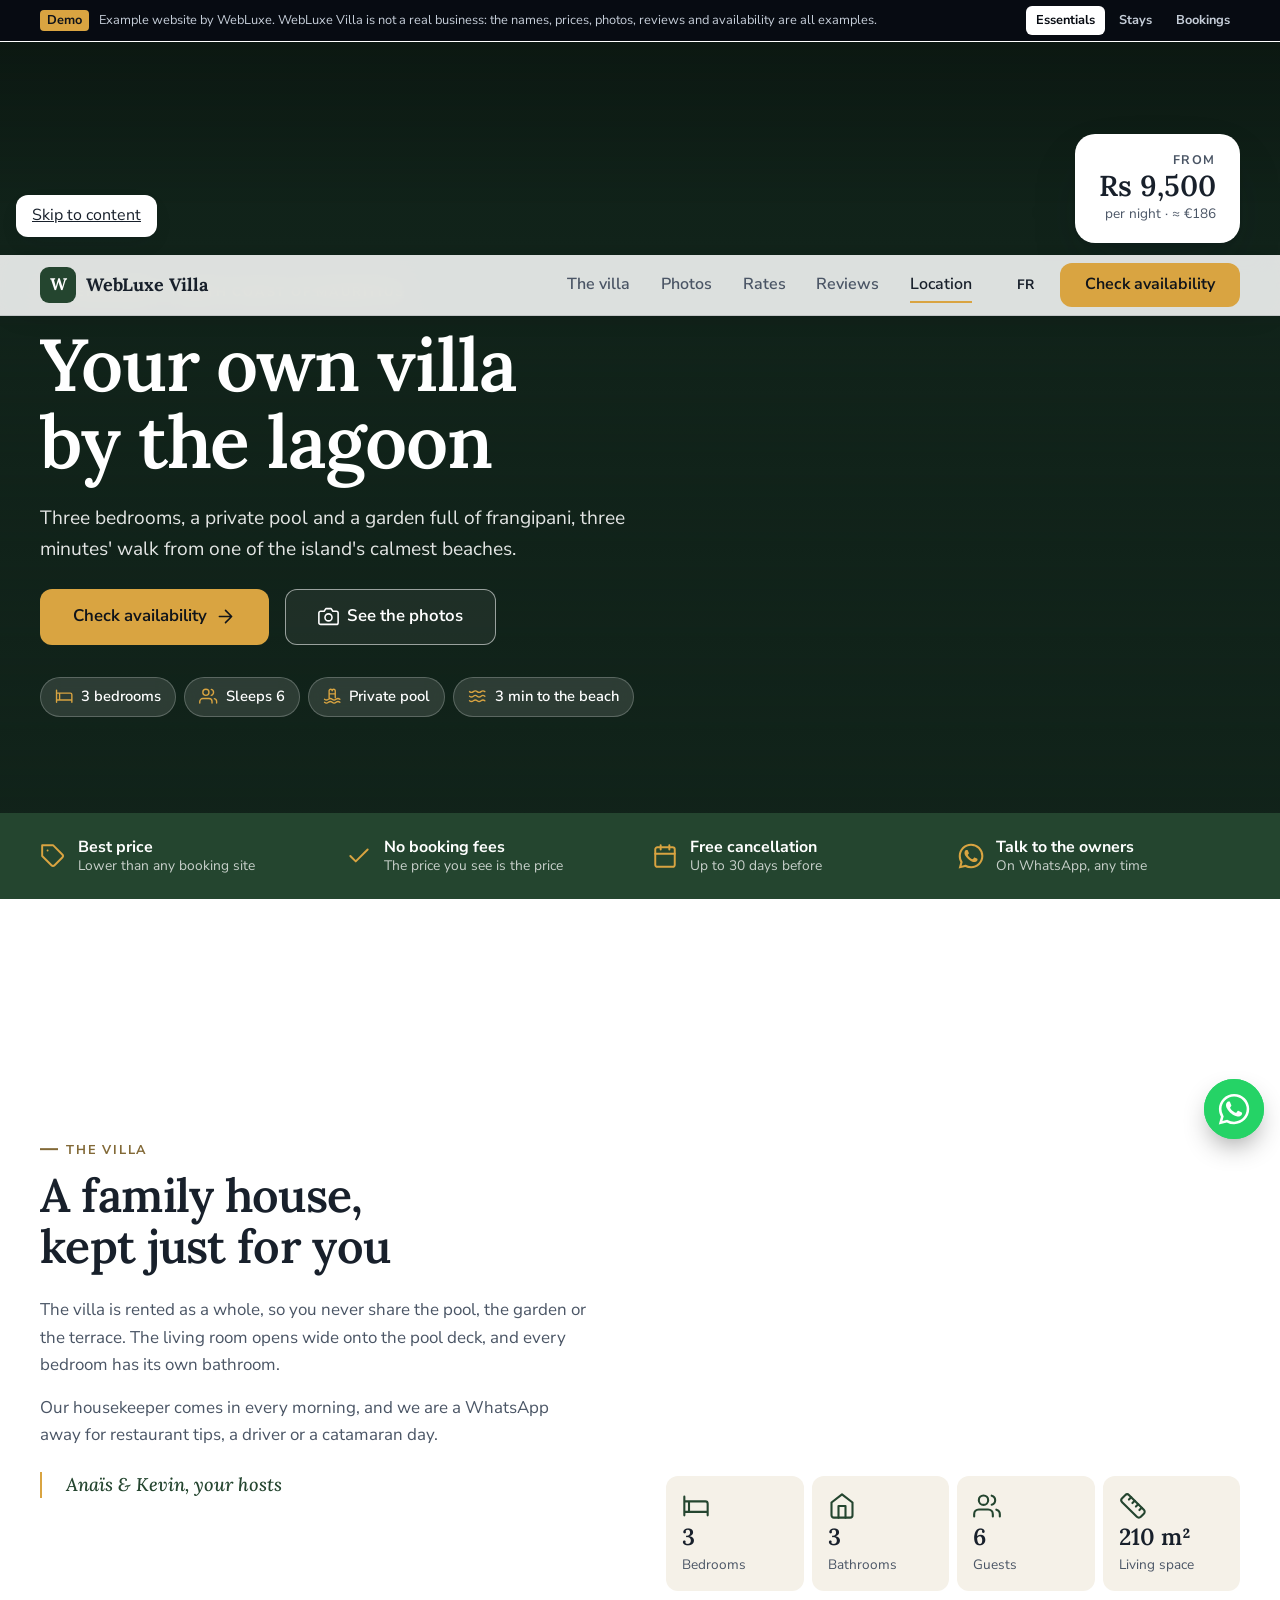
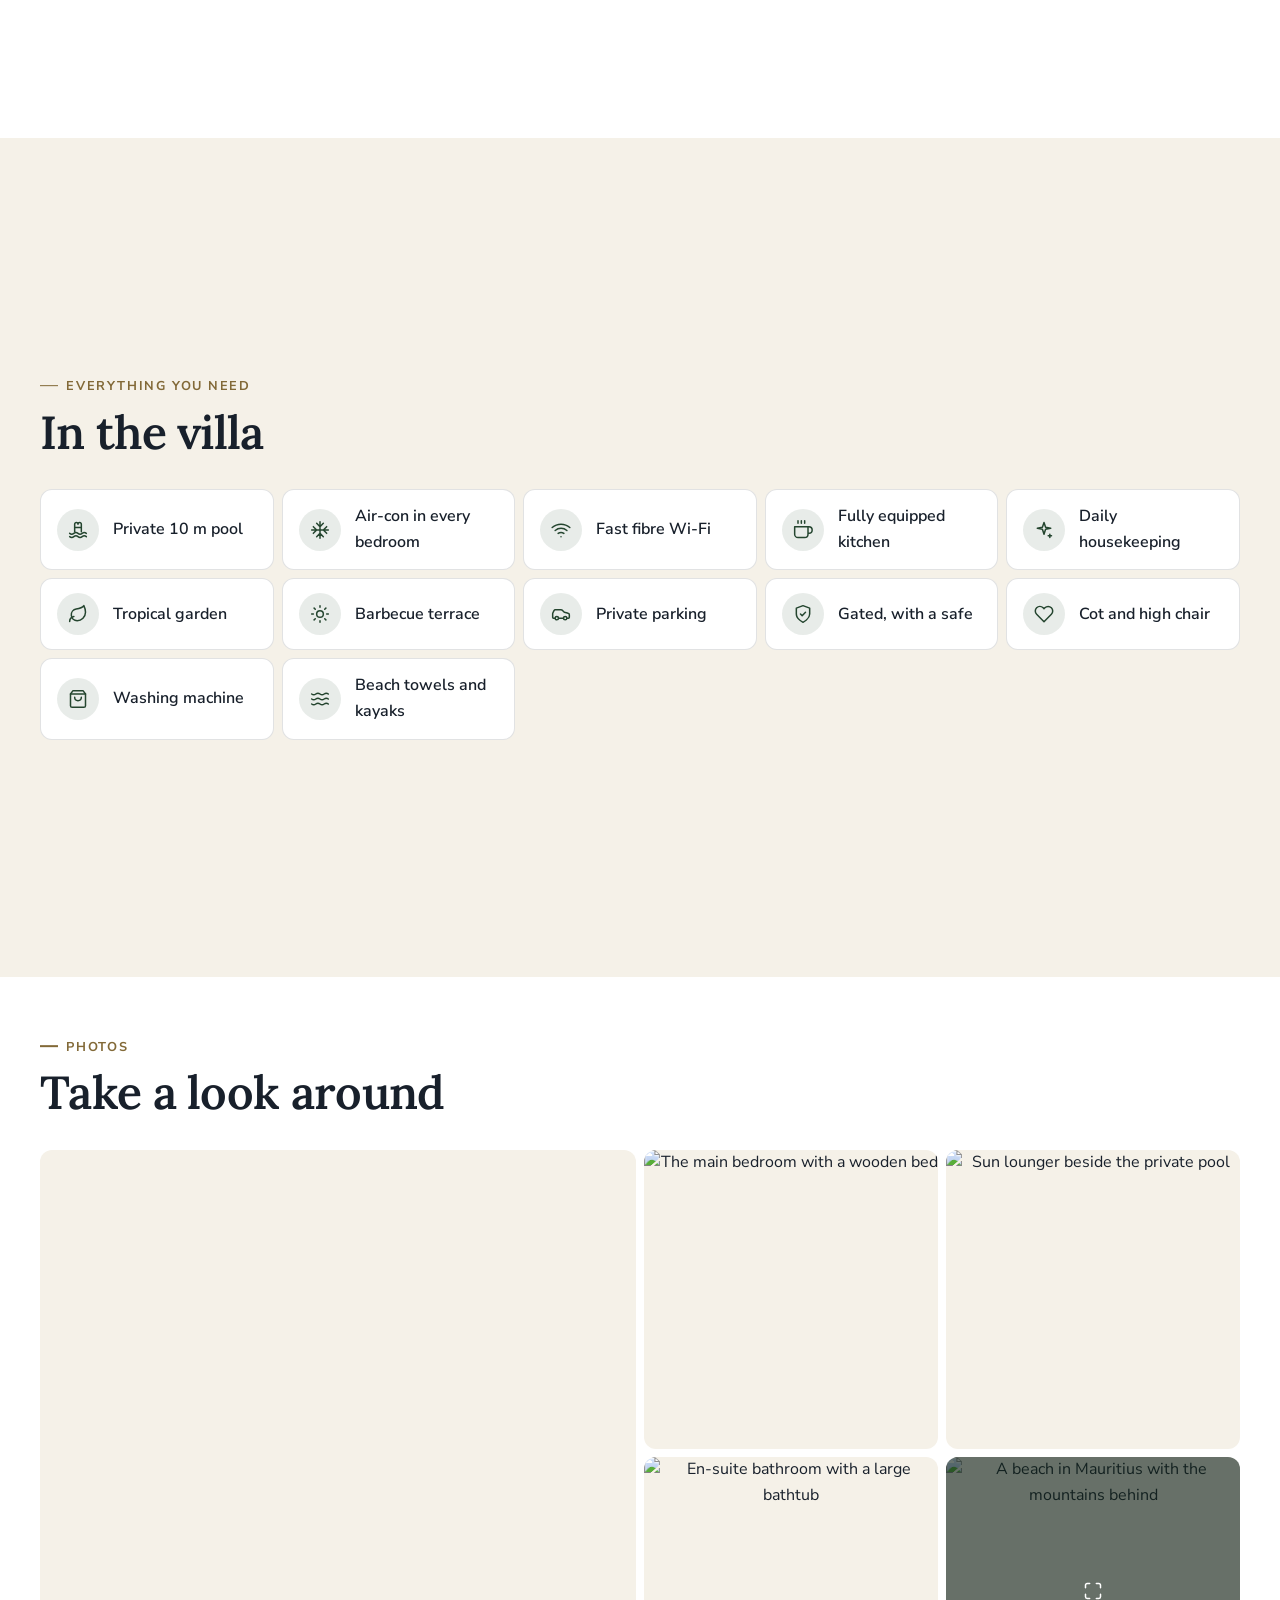
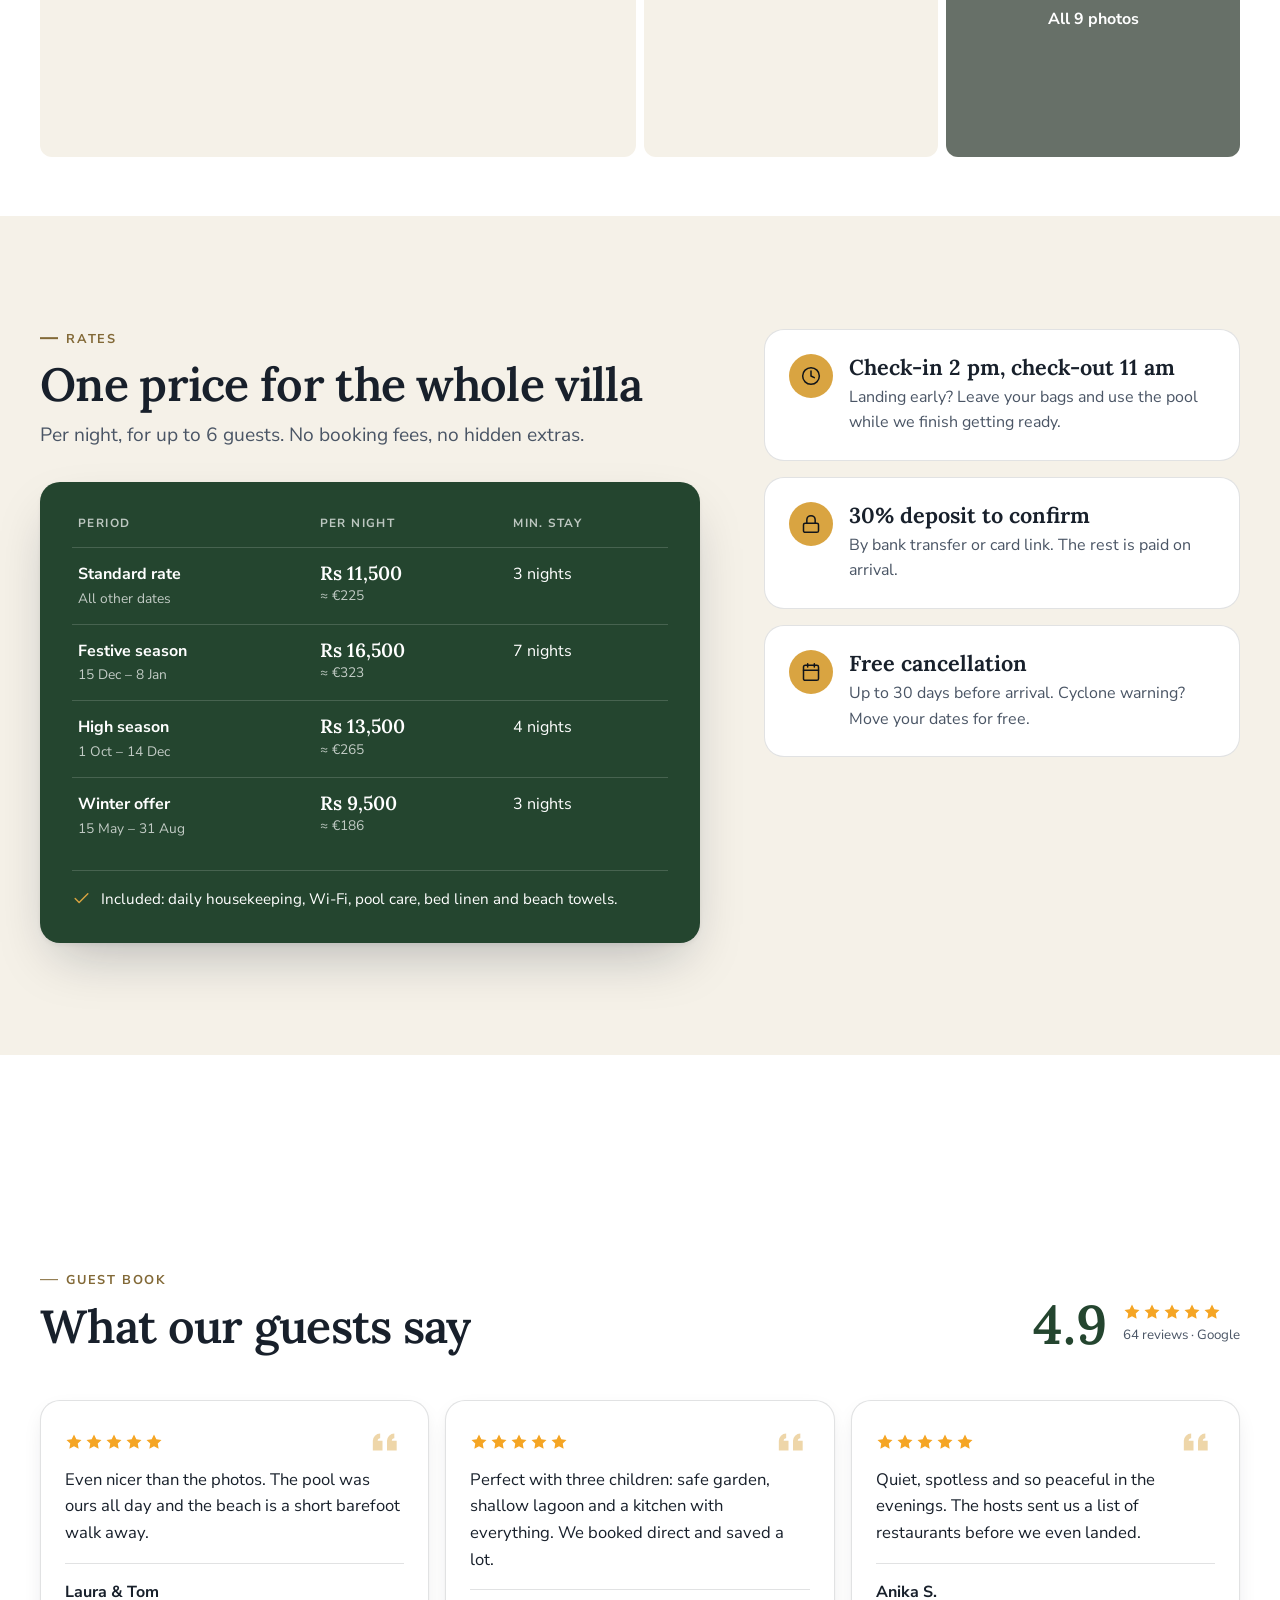
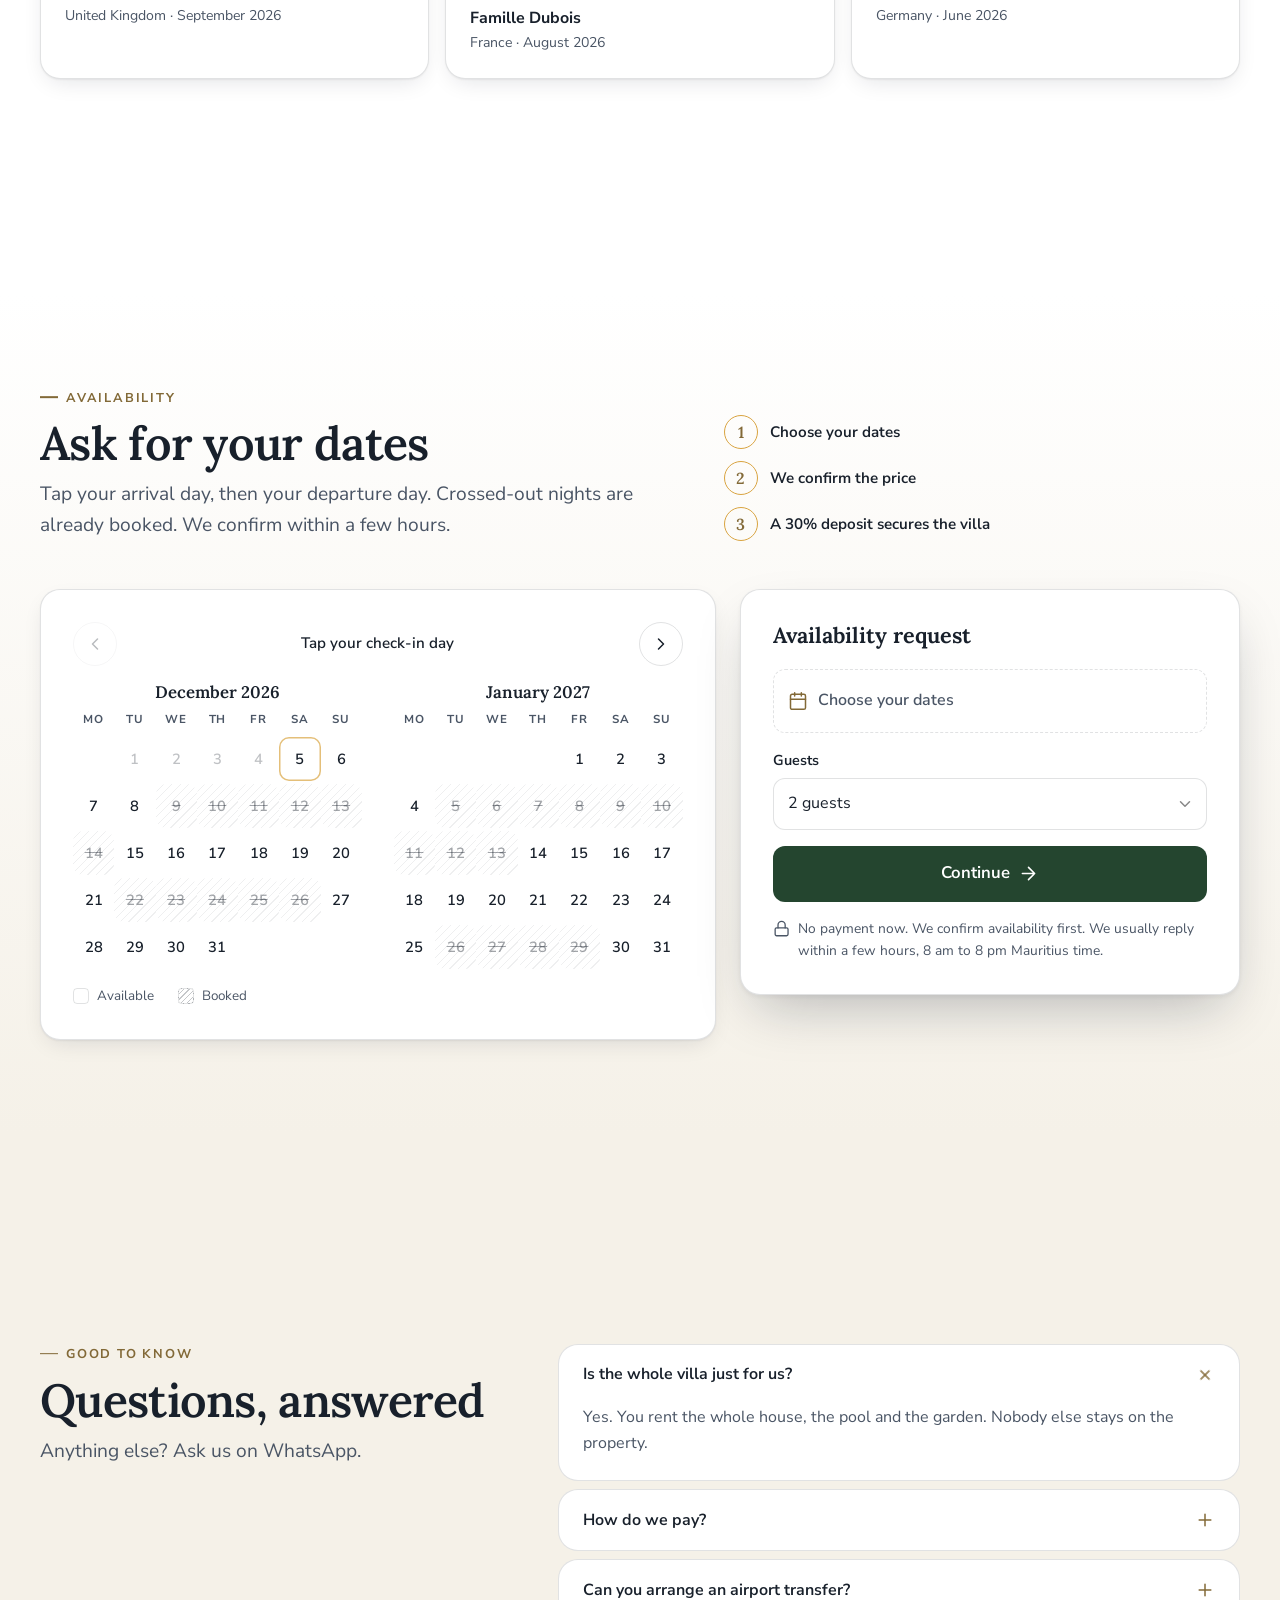
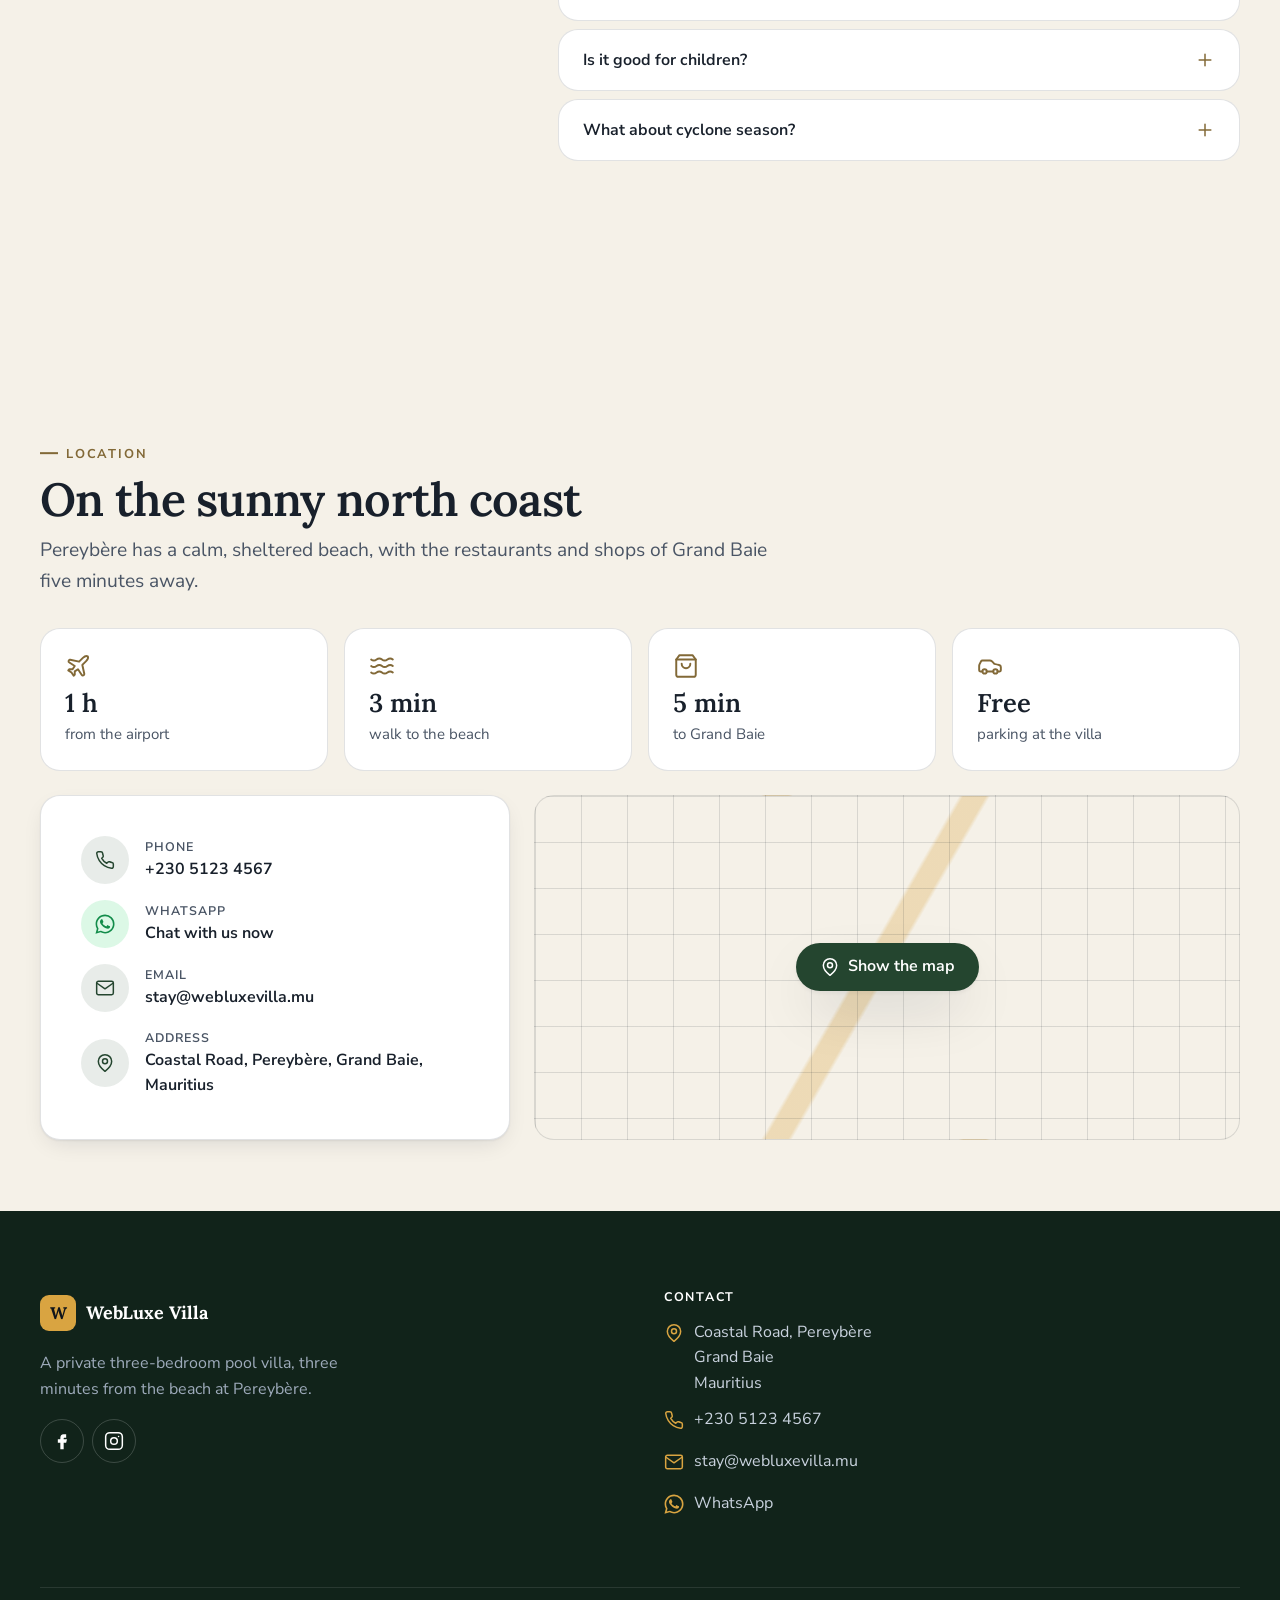
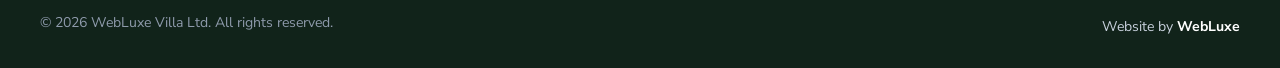
==== index.html @ 2dead8d8 "WebLuxe Villa - Low tier website (universal template, all content is example) Co-Authored-By: Claude" ====
<!doctype html>
<html lang="en">
<head>
<meta charset="utf-8">
<meta name="viewport" content="width=device-width, initial-scale=1, viewport-fit=cover">
<!--
  The title, description and preview picture are filled in from config.js when the page opens.
  The copies below are what WhatsApp, Facebook and LinkedIn show when someone shares the link
  (they do not run config.js), so update these four lines for each client too.
-->
<title>WebLuxe Villa | Private pool villa in Pereybère, Mauritius</title>
<meta name="description" content="Three bedrooms, a private pool and a tropical garden, three minutes from Pereybère beach. Check the calendar and book direct with the owners.">
<meta property="og:type" content="website">
<meta property="og:title" content="WebLuxe Villa | Private pool villa in Pereybère, Mauritius">
<meta property="og:description" content="Three bedrooms, a private pool and a tropical garden, three minutes from Pereybère beach. Check the calendar and book direct with the owners.">
<meta property="og:image" content="https://images.unsplash.com/photo-1596178067639-5c6e68aea6dc?auto=format&amp;fit=crop&amp;q=70&amp;w=1200">
<meta name="twitter:card" content="summary_large_image">
<!-- Google Search Console: paste the verification tag Google gives you on the next line (home page only), e.g.
     meta name="google-site-verification" content="abc123..." -->
<link rel="icon" href="assets/favicon.svg" type="image/svg+xml">
<link rel="preconnect" href="https://fonts.googleapis.com">
<link rel="preconnect" href="https://fonts.gstatic.com" crossorigin>
<link rel="preconnect" href="https://images.unsplash.com">
<script>try{if(localStorage.getItem('wl-theme')==='dark')document.documentElement.dataset.theme='dark'}catch(e){}</script>
<!-- Fonts: keep in step with "fonts" in config.js (the site corrects it if they differ). -->
<link id="wl-fonts" rel="stylesheet" href="https://fonts.googleapis.com/css2?family=Lora:wght@500;600;700&amp;family=Nunito+Sans:wght@400;600;700&amp;display=swap">
<!-- The hero photo, fetched early. Update with sections.hero.image in config.js -->
<link rel="preload" as="image" href="https://images.unsplash.com/photo-1596178067639-5c6e68aea6dc?auto=format&amp;fit=crop&amp;q=70&amp;w=1800" imagesrcset="https://images.unsplash.com/photo-1596178067639-5c6e68aea6dc?auto=format&amp;fit=crop&amp;q=70&amp;w=360 360w, https://images.unsplash.com/photo-1596178067639-5c6e68aea6dc?auto=format&amp;fit=crop&amp;q=70&amp;w=560 560w, https://images.unsplash.com/photo-1596178067639-5c6e68aea6dc?auto=format&amp;fit=crop&amp;q=70&amp;w=800 800w, https://images.unsplash.com/photo-1596178067639-5c6e68aea6dc?auto=format&amp;fit=crop&amp;q=70&amp;w=1100 1100w, https://images.unsplash.com/photo-1596178067639-5c6e68aea6dc?auto=format&amp;fit=crop&amp;q=70&amp;w=1500 1500w, https://images.unsplash.com/photo-1596178067639-5c6e68aea6dc?auto=format&amp;fit=crop&amp;q=70&amp;w=2000 2000w" imagesizes="100vw" fetchpriority="high">
<link rel="stylesheet" href="css/style.css">
<script src="config.js" defer></script>
<script src="data/site.js" defer></script>
<script src="js/main.js" defer></script>
</head>
<body data-page="home">
<div id="app">
  <noscript><p style="padding:24px;font-family:sans-serif">Please turn on JavaScript to see this website.</p></noscript>
</div>
</body>
</html>
---- css/style.css ----
/* ==========================================================================
   WebLuxe template: shared styles (header, footer, buttons, forms, motion).
   Colours and fonts come from config.js as CSS variables, so you rarely
   need to edit this file.
   ========================================================================== */
:root {
  /* brand (overwritten from config.js) */
  --primary: #0e2240; --accent: #e8833a; --dark: #0a1426; --light: #f5f7fa;
  --on-primary: #fff; --on-accent: #10141a;
  --font-head: system-ui, sans-serif; --font-body: system-ui, -apple-system, "Segoe UI", Roboto, sans-serif;
  /* surfaces, light theme */
  --bg: #ffffff; --bg-2: var(--light); --card: #ffffff; --text: #18202b; --text-2: #4a5565; --line: color-mix(in srgb, var(--text) 13%, transparent);
  --wa: #25d366; --wa-ink: #05301a; --ok: #12804a; --err: #b42318;
  /* 8px spacing scale */
  --s1: 8px; --s2: 16px; --s3: 24px; --s4: 32px; --s5: 40px; --s6: 48px; --s8: 64px; --s10: 80px; --s12: 96px; --s16: 128px;
  --sec: clamp(var(--s8), 10vw, var(--s16));
  --gut: clamp(var(--s2), 5vw, var(--s5)); --wrap: 1200px;
  --r: 10px; --r-lg: 18px; --r-pill: 999px;
  --shadow: 0 1px 2px rgb(10 20 40 / .06), 0 8px 24px -8px rgb(10 20 40 / .14);
  --shadow-lg: 0 2px 4px rgb(10 20 40 / .05), 0 24px 56px -16px rgb(10 20 40 / .28);
  --ease: cubic-bezier(.2, .7, .2, 1); --ease-out: cubic-bezier(.16, 1, .3, 1);
  --hd-h: 72px;
  color-scheme: light;
}
:root[data-theme="dark"] {
  --bg: color-mix(in srgb, var(--dark) 92%, #000); --bg-2: var(--dark); --card: color-mix(in srgb, var(--dark) 80%, #fff 6%);
  --text: #eef2f7; --text-2: #b4bfcc; --line: rgb(255 255 255 / .12);
  color-scheme: dark;
}

*, *::before, *::after { box-sizing: border-box; }
html { -webkit-text-size-adjust: 100%; text-size-adjust: 100%; scroll-behavior: smooth; scroll-padding-top: calc(var(--hd-h) + var(--s2)); }
body { margin: 0; font: 400 1rem/1.6 var(--font-body); color: var(--text); background: var(--bg); -webkit-font-smoothing: antialiased; overflow-x: clip; transition: background-color .3s, color .3s; }
html.menu-open { overflow: hidden; }
img, svg, video, iframe { display: block; max-width: 100%; }
img { height: auto; }
h1, h2, h3, h4, p, ul, ol, dl, dd, figure, blockquote, table { margin: 0; }
ul, ol { padding: 0; list-style: none; }
a { color: inherit; }
button, input, select, textarea { font: inherit; color: inherit; }
button { cursor: pointer; background: none; border: 0; padding: 0; }
address { font-style: normal; }
[hidden] { display: none !important; }
:focus-visible { outline: 3px solid var(--accent); outline-offset: 3px; border-radius: 4px; }
.sr { position: absolute; width: 1px; height: 1px; overflow: hidden; clip-path: inset(50%); white-space: nowrap; }
.skip { position: fixed; left: var(--s2); top: -60px; z-index: 300; background: var(--bg); color: var(--text); padding: var(--s1) var(--s2); border-radius: var(--r); box-shadow: var(--shadow); transition: top .2s; }
.skip:focus { top: var(--s2); }
.i { width: 1.25em; height: 1.25em; flex: none; fill: none; stroke: currentColor; stroke-width: 1.8; stroke-linecap: round; stroke-linejoin: round; }
#app { min-height: 100vh; }

/* layout and type */
.wrap { width: min(100% - 2 * var(--gut), var(--wrap)); margin-inline: auto; }
.sec { padding-block: var(--sec); }
.sec-alt { background: var(--bg-2); }
.h1, .h2, .h3 { font-family: var(--font-head); color: inherit; text-wrap: balance; }
.h1 { font-size: clamp(2.3rem, 7vw, 4.6rem); line-height: 1.04; font-weight: 700; letter-spacing: -.025em; }
.h2 { font-size: clamp(1.8rem, 4.2vw, 2.9rem); line-height: 1.1; font-weight: 700; letter-spacing: -.02em; }
.h3 { font-size: clamp(1.15rem, 2vw, 1.35rem); line-height: 1.25; font-weight: 650; }
.lead { font-size: clamp(1.05rem, 1.6vw, 1.2rem); color: var(--text-2); max-width: 62ch; text-wrap: pretty; }
.eyebrow { display: inline-flex; align-items: center; gap: var(--s1); font-size: .8rem; font-weight: 700; letter-spacing: .14em; text-transform: uppercase; color: var(--accent-text, var(--accent)); }
.eyebrow::before { content: ""; width: 24px; height: 2px; background: currentColor; }
.sec-head { display: grid; gap: var(--s2); margin-bottom: clamp(var(--s4), 5vw, var(--s8)); max-width: 760px; }
.sec-head.center { text-align: center; justify-items: center; margin-inline: auto; }
.sec-head.center .eyebrow::after { content: ""; width: 24px; height: 2px; background: currentColor; }

/* buttons: 48px tall so they are easy to tap */
.btn { display: inline-flex; align-items: center; justify-content: center; gap: var(--s1); min-height: 48px; padding: 0 var(--s3); border-radius: var(--r); border: 1.5px solid transparent; font-weight: 650; text-decoration: none; white-space: nowrap; transition: transform .2s var(--ease), background-color .2s, color .2s, border-color .2s, box-shadow .2s; }
.btn:active { transform: translateY(1px) scale(.99); }
.btn .i { transition: transform .25s var(--ease); }
.btn:hover .i-go { transform: translateX(4px); }
.btn-lg { min-height: 56px; padding-inline: var(--s4); font-size: 1.05rem; }
.btn-primary { background: var(--primary); color: var(--on-primary); }
.btn-primary:hover { box-shadow: 0 10px 24px -10px var(--primary); transform: translateY(-2px); }
.btn-accent { background: var(--accent); color: var(--on-accent); }
.btn-accent:hover { box-shadow: 0 10px 24px -10px var(--accent); transform: translateY(-2px); }
.btn-line { border-color: currentColor; }
.btn-line:hover { background: var(--text); color: var(--bg); border-color: var(--text); }
.btn-ghost { border-color: rgb(255 255 255 / .55); color: #fff; backdrop-filter: blur(6px); background: rgb(255 255 255 / .06); }
.btn-ghost:hover { background: #fff; color: var(--dark); border-color: #fff; }
.btn-wa { background: var(--wa); color: var(--wa-ink); }
.btn-wa:hover { background: #1fc25c; transform: translateY(-2px); }
.btn[disabled] { opacity: .6; pointer-events: none; }
.btns { display: flex; flex-wrap: wrap; gap: var(--s2); }
.link { display: inline-flex; align-items: center; gap: 6px; font-weight: 650; text-decoration: underline; text-decoration-color: var(--accent); text-decoration-thickness: 2px; text-underline-offset: 5px; }
.link .i { transition: transform .25s var(--ease); }
.link:hover .i { transform: translateX(4px); }

/* demo strip */
.demo-strip { background: #070b12; color: #c5cdd8; font-size: .8rem; line-height: 1.3; display: flex; flex-wrap: wrap; align-items: center; justify-content: space-between; gap: 6px var(--s2); padding: 6px var(--gut); }
.demo-strip p { display: flex; align-items: center; gap: 10px; }
.demo-strip p b { background: var(--accent); color: var(--on-accent); padding: 2px 7px; border-radius: 4px; font-weight: 700; }
.demo-strip nav { display: flex; gap: 4px; }
.demo-strip nav a { display: flex; gap: 6px; padding: 6px 10px; border-radius: 6px; text-decoration: none; color: #c5cdd8; }
.demo-strip nav a[aria-current] { background: #fff; color: #070b12; }
.demo-strip nav a:not([aria-current]) span { display: none; }
@media (min-width: 760px) { .demo-strip nav a span { display: inline !important; opacity: .7; } }

/* header: sticky, and it slims down once you scroll */
.hd { position: sticky; top: 0; z-index: 100; background: color-mix(in srgb, var(--bg) 86%, transparent); backdrop-filter: saturate(1.4) blur(14px); -webkit-backdrop-filter: saturate(1.4) blur(14px); border-bottom: 1px solid transparent; transition: background-color .3s, border-color .3s, box-shadow .3s; }
.hd.is-scrolled { border-color: var(--line); box-shadow: 0 8px 30px -20px rgb(0 0 0 / .4); }
.hd-in { width: min(100% - 2 * var(--gut), var(--wrap)); margin-inline: auto; height: var(--hd-h); display: flex; align-items: center; gap: var(--s3); transition: height .35s var(--ease); }
.hd.is-scrolled .hd-in { height: 60px; }
.logo { display: inline-flex; align-items: center; gap: 10px; text-decoration: none; font-family: var(--font-head); font-weight: 700; font-size: 1.12rem; letter-spacing: -.01em; line-height: 1; min-height: 44px; }
.logo-mark { width: 36px; height: 36px; display: grid; place-items: center; border-radius: 9px; background: var(--primary); color: var(--on-primary); font-size: 1.05rem; transition: transform .4s var(--ease); }
:root[data-theme="dark"] .logo-mark { background: var(--accent); color: var(--on-accent); }
.logo:hover .logo-mark { transform: rotate(-6deg) scale(1.05); }
.logo-img { height: 40px; width: auto; transition: height .35s var(--ease); }
.hd.is-scrolled .logo-img { height: 34px; }
.hd-nav { display: none; margin-left: auto; gap: clamp(var(--s2), 2.4vw, var(--s4)); }
.hd-nav a { position: relative; padding: 10px 0; font-weight: 600; text-decoration: none; color: var(--text-2); transition: color .2s; }
.hd-nav a::after { content: ""; position: absolute; left: 0; right: 0; bottom: 4px; height: 2px; background: var(--accent); transform: scaleX(0); transform-origin: left; transition: transform .3s var(--ease); }
.hd-nav a:hover, .hd-nav a[aria-current] { color: var(--text); }
.hd-nav a:hover::after, .hd-nav a[aria-current]::after { transform: scaleX(1); }
.hd-tools { display: flex; align-items: center; gap: 4px; margin-left: auto; }
.hd-btn { min-width: 44px; height: 44px; display: inline-grid; place-items: center; border-radius: var(--r-pill); font-weight: 700; font-size: .85rem; letter-spacing: .04em; transition: background-color .2s; }
.hd-btn:hover { background: var(--line); }
.hd-theme .i-sun { display: none; }
:root[data-theme="dark"] .hd-theme .i-sun { display: block; }
:root[data-theme="dark"] .hd-theme .i-moon { display: none; }
.hd-cta { display: none; }
.hd-burger { position: relative; }
.hd-burger span { position: absolute; left: 12px; width: 20px; height: 2px; border-radius: 2px; background: currentColor; transition: transform .35s var(--ease), opacity .2s, top .35s var(--ease); }
.hd-burger span:nth-child(1) { top: 15px; } .hd-burger span:nth-child(2) { top: 21px; } .hd-burger span:nth-child(3) { top: 27px; }
.hd-burger[aria-expanded="true"] span:nth-child(1) { top: 21px; transform: rotate(45deg); }
.hd-burger[aria-expanded="true"] span:nth-child(2) { opacity: 0; transform: scaleX(0); }
.hd-burger[aria-expanded="true"] span:nth-child(3) { top: 21px; transform: rotate(-45deg); }
.menu { position: absolute; left: 0; right: 0; top: 100%; background: var(--bg); border-bottom: 1px solid var(--line); box-shadow: 0 30px 40px -30px rgb(0 0 0 / .35); padding: var(--s1) var(--gut) var(--s3); display: grid; gap: var(--s2); max-height: calc(100dvh - var(--hd-h)); overflow: auto;
  clip-path: inset(0 0 100% 0); opacity: 0; visibility: hidden; transition: clip-path .45s var(--ease-out), opacity .3s, visibility 0s .45s; }
.menu.open { clip-path: inset(0); opacity: 1; visibility: visible; transition: clip-path .45s var(--ease-out), opacity .3s; }
.menu nav { display: grid; }
.menu nav a { padding: var(--s2) 0; border-bottom: 1px solid var(--line); font-family: var(--font-head); font-size: 1.35rem; font-weight: 600; text-decoration: none; opacity: 0; transform: translateY(10px); transition: opacity .3s, transform .4s var(--ease); }
.menu.open nav a { opacity: 1; transform: none; }
.menu.open nav a:nth-child(2) { transition-delay: .04s; } .menu.open nav a:nth-child(3) { transition-delay: .08s; } .menu.open nav a:nth-child(4) { transition-delay: .12s; } .menu.open nav a:nth-child(5) { transition-delay: .16s; } .menu.open nav a:nth-child(6) { transition-delay: .2s; } .menu.open nav a:nth-child(7) { transition-delay: .24s; }
.menu nav a[aria-current] { color: var(--accent-text, var(--accent)); }
@media (min-width: 960px) {
  .hd-nav { display: flex; }
  .hd-tools { margin-left: var(--s1); }
  .hd-burger, .menu { display: none; }
  .hd-cta { display: inline-flex; margin-left: var(--s1); min-height: 44px; }
}

/* footer */
.ft { background: var(--dark); color: #c9d2de; padding-top: var(--s10); }
.ft a { text-decoration: none; }
.ft-in { display: grid; grid-template-columns: repeat(auto-fit, minmax(min(100%, 210px), 1fr)); gap: var(--s5) var(--s6); padding-bottom: var(--s8); }
.ft .logo { color: #fff; }
.ft .logo-mark { background: var(--accent); color: var(--on-accent); }
.ft-brand { display: grid; gap: var(--s2); align-content: start; max-width: 340px; }
.ft-brand > p { color: #9eabbb; }
.ft-col { display: grid; gap: 10px; align-content: start; }
.ft-col h2 { font: 700 .78rem/1 var(--font-body); letter-spacing: .14em; text-transform: uppercase; color: #fff; margin-bottom: 6px; }
.ft-col > a, .ft-col address a { display: inline-flex; align-items: flex-start; gap: 10px; min-height: 32px; color: #c9d2de; transition: color .2s; }
.ft-col a:hover { color: #fff; }
.ft-col .i { margin-top: 3px; color: var(--accent); }
.social { display: flex; gap: var(--s1); }
.social a { width: 44px; height: 44px; display: grid; place-items: center; border-radius: 50%; border: 1px solid rgb(255 255 255 / .18); color: #fff; transition: background-color .2s, border-color .2s, transform .2s; }
.social a:hover { background: var(--accent); color: var(--on-accent); border-color: var(--accent); transform: translateY(-2px); }
.hours { width: 100%; border-collapse: collapse; font-variant-numeric: tabular-nums; }
.hours th, .hours td { padding: 8px 0; text-align: left; font-weight: 400; border-bottom: 1px solid var(--line); }
.hours td { text-align: right; white-space: nowrap; }
.hours .is-today th, .hours .is-today td { font-weight: 700; color: var(--text); }
.hours-ft th, .hours-ft td { border-color: rgb(255 255 255 / .1); padding: 6px 0; }
.hours-ft .is-today th, .hours-ft .is-today td { color: #fff; }
.ft-base { display: flex; flex-wrap: wrap; justify-content: space-between; gap: var(--s1) var(--s3); padding-block: var(--s3); border-top: 1px solid rgb(255 255 255 / .1); font-size: .88rem; color: #8e9aab; }
.credit { display: inline-flex; gap: 4px; min-height: 32px; align-items: center; color: #c9d2de; }
.credit b { color: #fff; transition: color .2s; }
.credit:hover b { color: var(--accent); }

/* open now */
.open-badge { display: inline-flex; align-items: center; gap: 10px; font-weight: 650; }
.open-badge span { width: 10px; height: 10px; border-radius: 50%; background: #98a2b3; }
.open-badge.is-open span { background: #22c55e; box-shadow: 0 0 0 0 rgb(34 197 94 / .6); animation: ping 2s infinite; }
@keyframes ping { 70% { box-shadow: 0 0 0 10px rgb(34 197 94 / 0); } 100% { box-shadow: 0 0 0 0 rgb(34 197 94 / 0); } }

/* WhatsApp button, bottom right */
.fab { position: fixed; right: var(--s2); bottom: calc(var(--s2) + env(safe-area-inset-bottom) + var(--fab-lift, 0px)); z-index: 90; width: 60px; height: 60px; border-radius: 50%; background: var(--wa); color: #fff; display: grid; place-items: center; box-shadow: 0 12px 28px -8px rgb(0 0 0 / .45); transition: transform .3s var(--ease), bottom .3s var(--ease); animation: fab-in .6s 1s var(--ease-out) both; }
.fab .i { width: 32px; height: 32px; }
.fab::before { content: ""; position: absolute; inset: 0; border-radius: 50%; border: 2px solid var(--wa); animation: fab-ring 3s 2s infinite; }
.fab:hover { transform: scale(1.06); }
.fab-tip { position: absolute; right: calc(100% + 12px); white-space: nowrap; background: var(--dark); color: #fff; padding: 8px 12px; border-radius: var(--r); font-size: .88rem; font-weight: 600; opacity: 0; transform: translateX(6px); pointer-events: none; transition: opacity .2s, transform .3s var(--ease); }
@media (hover: hover) { .fab:hover .fab-tip { opacity: 1; transform: none; } }
@keyframes fab-in { from { transform: scale(0); } }
@keyframes fab-ring { 0% { transform: scale(1); opacity: .8; } 60%, 100% { transform: scale(1.5); opacity: 0; } }

/* forms */
.form { display: grid; gap: var(--s2); }
.fld { display: grid; gap: 6px; }
.fld .lbl { font-size: .9rem; font-weight: 650; }
.fld .lbl small { font-weight: 400; color: var(--text-2); }
.fld input, .fld select, .fld textarea { width: 100%; min-height: 52px; padding: 12px 14px; border: 1.5px solid var(--line); border-radius: var(--r); background: var(--card); color: var(--text); transition: border-color .2s, box-shadow .2s; }
.fld textarea { min-height: 128px; resize: vertical; }
.fld select { appearance: none; padding-right: 40px; background-image: url("data:image/svg+xml,%3Csvg xmlns='http://www.w3.org/2000/svg' viewBox='0 0 24 24' fill='none' stroke='%23888' stroke-width='2' stroke-linecap='round' stroke-linejoin='round'%3E%3Cpath d='m6 9 6 6 6-6'/%3E%3C/svg%3E"); background-repeat: no-repeat; background-position: right 12px center; background-size: 18px; }
.fld :is(input, select, textarea):hover { border-color: color-mix(in srgb, var(--text) 35%, transparent); }
.fld :is(input, select, textarea):focus { outline: none; border-color: var(--primary); box-shadow: 0 0 0 4px color-mix(in srgb, var(--accent) 28%, transparent); }
:root[data-theme="dark"] .fld :is(input, select, textarea):focus { border-color: var(--accent); }
.fld :is(input, textarea):user-invalid { border-color: var(--err); }
.row-2 { display: grid; gap: var(--s2); }
@media (min-width: 560px) { .row-2 { grid-template-columns: minmax(0, 1fr) minmax(0, 1fr); } }
.form-status { padding: 12px 14px; border-radius: var(--r); font-weight: 600; }
.form-status.ok { background: color-mix(in srgb, var(--ok) 12%, transparent); color: var(--ok); }
.form-status.err { background: color-mix(in srgb, var(--err) 12%, transparent); color: var(--err); }
.form-status.wait { background: var(--bg-2); }
:root[data-theme="dark"] .form-status.ok { color: #6ee7a8; } :root[data-theme="dark"] .form-status.err { color: #fda4a4; }
.form-note { font-size: .86rem; color: var(--text-2); }

/* map: loads only when tapped */
.map { position: relative; width: 100%; min-height: 300px; border-radius: var(--r-lg); overflow: hidden; border: 1px solid var(--line); display: grid; place-items: center;
  background: linear-gradient(var(--line) 1px, transparent 1px) 0 0 / 46px 46px, linear-gradient(90deg, var(--line) 1px, transparent 1px) 0 0 / 46px 46px, linear-gradient(120deg, transparent 47%, color-mix(in srgb, var(--accent) 30%, transparent) 47.5% 50%, transparent 50.5%), var(--bg-2); }
.map iframe { position: absolute; inset: 0; width: 100%; height: 100%; border: 0; }
.map-btn { display: inline-flex; align-items: center; gap: var(--s1); min-height: 48px; padding: 0 var(--s3); border-radius: var(--r-pill); background: var(--primary); color: var(--on-primary); font-weight: 650; box-shadow: var(--shadow-lg); transition: transform .25s var(--ease); }
.map:hover .map-btn { transform: scale(1.04); }

/* dialog */
.dlg { width: min(92vw, 520px); border: 0; padding: 0; border-radius: var(--r-lg); background: var(--card); color: var(--text); box-shadow: var(--shadow-lg); }
.dlg[open] { animation: dlg-in .35s var(--ease-out); }
.dlg::backdrop { background: rgb(6 10 18 / .6); backdrop-filter: blur(4px); }
.dlg-in { position: relative; padding: var(--s4) var(--s3) var(--s3); display: grid; gap: var(--s2); }
.dlg h2 { font: 700 1.35rem/1.2 var(--font-head); padding-right: var(--s5); }
.dlg-x { position: absolute; top: var(--s1); right: var(--s1); width: 44px; height: 44px; display: grid; place-items: center; border-radius: 50%; }
.dlg-x:hover { background: var(--line); }
.dlg-msg { margin: 0; padding: 12px 14px; background: color-mix(in srgb, var(--wa) 14%, var(--card)); border-radius: 4px 14px 14px 14px; font: inherit; white-space: pre-wrap; overflow-wrap: anywhere; max-height: 40vh; overflow: auto; }
.dlg-actions { display: flex; flex-wrap: wrap; gap: var(--s1); justify-content: flex-end; margin-top: var(--s1); }
@keyframes dlg-in { from { opacity: 0; transform: translateY(16px) scale(.98); } }

/* lightbox */
.lb { width: 100vw; height: 100dvh; max-width: none; max-height: none; margin: 0; padding: 0; border: 0; background: rgb(5 7 10 / .97); color: #fff; overflow: hidden; touch-action: pan-y; }
.lb::backdrop { background: #05070a; }
.lb-fig { position: absolute; inset: 56px 0 64px; display: grid; place-items: center; gap: var(--s1); padding: 0 var(--s1); }
.lb-fig img { max-width: 100%; max-height: calc(100dvh - 160px); object-fit: contain; border-radius: 4px; user-select: none; -webkit-user-drag: none; }
.lb-fig img.lb-in { animation: lb-in .45s var(--ease-out); }
.lb-fig figcaption { color: #c9d2de; text-align: center; font-size: .95rem; }
.lb-x, .lb-nav { position: absolute; z-index: 2; width: 48px; height: 48px; display: grid; place-items: center; border-radius: 50%; background: rgb(255 255 255 / .1); color: #fff; transition: background-color .2s; }
.lb-x:hover, .lb-nav:hover { background: rgb(255 255 255 / .22); }
.lb-x { top: var(--s1); right: var(--s1); }
.lb-nav { top: 50%; translate: 0 -50%; }
.lb-prev { left: var(--s1); } .lb-next { right: var(--s1); }
.lb-n { position: absolute; bottom: var(--s2); left: 0; right: 0; text-align: center; font-variant-numeric: tabular-nums; color: #c9d2de; }
@keyframes lb-in { from { opacity: 0; transform: translateX(var(--dx, 0)) scale(.97); } }
@media (max-width: 640px) { .lb-nav { top: auto; bottom: var(--s1); translate: none; } }

/* scroll reveal */
[data-reveal] { opacity: 0; transform: translateY(24px); transition: opacity .7s var(--ease-out), transform .9s var(--ease-out); transition-delay: var(--d, 0s); }
[data-reveal].in { opacity: 1; transform: none; }
[data-reveal="left"] { transform: translateX(-28px); }
[data-reveal="right"] { transform: translateX(28px); }
[data-reveal="zoom"] { transform: scale(.94); }
html:not(.ready) [data-reveal] { transition: none; }

/* stars, rating */
.stars { display: inline-flex; gap: 2px; color: #f5a524; }
.stars .i { width: 18px; height: 18px; }

@media (prefers-reduced-motion: reduce) {
  html { scroll-behavior: auto; }
  *, *::before, *::after { animation-duration: .01ms !important; animation-iteration-count: 1 !important; transition-duration: .01ms !important; }
  [data-reveal] { opacity: 1; transform: none; }
}
@media print { .hd, .fab, .demo-strip, .ft { display: none !important; } }

/* header laid over a photo hero: see-through and white until you scroll */
.hd.hd-over:not(.is-scrolled) { background: transparent; color: #fff; backdrop-filter: none; -webkit-backdrop-filter: none; }
.hd.hd-over:not(.is-scrolled) .hd-nav a { color: rgb(255 255 255 / .82); }
.hd.hd-over:not(.is-scrolled) .hd-nav a:hover, .hd.hd-over:not(.is-scrolled) .hd-nav a[aria-current] { color: #fff; }
.hd.hd-over:not(.is-scrolled) .hd-btn:hover { background: rgb(255 255 255 / .14); }
.hd.hd-over:not(.is-scrolled) .logo-mark { background: #fff; color: var(--primary); }
html.menu-open .hd.hd-over { background: var(--bg); color: var(--text); }
html.menu-open .hd.hd-over .logo-mark { background: var(--primary); color: var(--on-primary); }
.hero-under { margin-top: calc(-1 * var(--hd-h)); }
/* on phones, side-sliding reveals would push the page sideways: slide up instead */
@media (max-width: 759px) { [data-reveal="left"], [data-reveal="right"] { transform: translateY(24px); } }
.stars[role="img"] { vertical-align: middle; }
/* dark mode: the brand's dark colour would vanish on a dark page, so main buttons use the accent */
:root[data-theme="dark"] .btn-primary, :root[data-theme="dark"] .map-btn { background: var(--accent); color: var(--on-accent); }

/* not found (404.html) */
.nf { min-height: 70vh; display: grid; align-items: center; padding-top: calc(var(--sec) + var(--s4)); }
.nf-in { display: grid; gap: var(--s3); justify-items: start; }
.g-review .i { width: 18px; height: 18px; }
/* longer labels (Italian, French) may wrap inside these buttons instead of pushing the page wider */
.g-review { white-space: normal; text-align: center; line-height: 1.25; padding-block: 10px; }

/* ---------- page changes (the look of the cover is set per tier) ---------- */
html.tx-wait body { background: var(--primary); }
.tx { position: fixed; inset: 0; z-index: 400; display: grid; place-items: center; background: var(--primary); color: var(--on-primary); transform: translateY(101%); visibility: hidden; pointer-events: none; }
.tx.is-in { transform: none; visibility: visible; pointer-events: auto; transition: transform .65s cubic-bezier(.7, 0, .3, 1); }
.tx.tx-hold { transition: none !important; }
.tx.is-out { transform: translateY(-101%); visibility: visible; transition: transform .95s cubic-bezier(.7, 0, .2, 1) .12s, visibility 0s 1.1s; }
.tx-body { display: grid; justify-items: center; gap: 14px; text-align: center; padding: 0 24px; }
.tx-mark { width: 56px; height: 56px; display: grid; place-items: center; border-radius: 50%; border: 1px solid currentColor; font: 500 1.6rem/1 var(--font-head); }
.tx-label { font: 500 clamp(1.6rem, 5vw, 2.6rem)/1.1 var(--font-head); letter-spacing: -.01em; }
.tx.is-in .tx-body > * { animation: tx-up .6s .2s var(--ease-out) both; }
.tx.is-in .tx-label { animation-delay: .28s; }
.tx.is-out .tx-body { opacity: 0; transform: translateY(-30px); transition: opacity .35s, transform .5s var(--ease-out); }
@keyframes tx-up { from { opacity: 0; transform: translateY(18px); } }

/* ---------- the opening (scene set per tier) ---------- */
html.intro-on { overflow: hidden; }
html.intro-on body { background: var(--dark); }
html.intro-on .hero-rise, html.intro-on .phead-in > * { animation-play-state: paused !important; }
.opening { position: fixed; inset: 0; z-index: 500; overflow: hidden; background: var(--dark); color: #fff; cursor: pointer; }
.opening-skip { position: absolute; right: 18px; bottom: calc(18px + env(safe-area-inset-bottom)); z-index: 5; min-height: 44px; padding: 0 16px; color: rgb(255 255 255 / .7); font-size: .72rem; font-weight: 600; letter-spacing: .22em; text-transform: uppercase; }
.opening-skip:hover { color: #fff; }
.opening.leave .opening-skip { opacity: 0; }
/* very narrow phones: the header buttons sit closer so a long business name still fits */
@media (max-width: 400px) { .hd-in { gap: 8px; } .hd-tools { gap: 0; } .hd-btn { min-width: 40px; } .logo-name { max-width: 9em; overflow: hidden; text-overflow: ellipsis; white-space: nowrap; } }
/* nothing may ever push the page sideways (moving bands, tilted cards, entrance animations) */
html { overflow-x: clip; }
.ticker { contain: paint; }

/* ---------- one swipe, one section (home page) ---------- */
html.snap { scroll-padding-top: 0; }
@media (pointer: coarse), (max-width: 759px) { html.snap.snap-on { scroll-snap-type: y mandatory; } }
html.snap .snap-pt { scroll-snap-align: start; scroll-snap-stop: always; scroll-margin-top: 61px; }
html.snap .snap-end { scroll-snap-align: end; scroll-snap-stop: always; }
html.snap .snap-mark { position: absolute; left: 0; width: 1px; height: 1px; pointer-events: none; scroll-snap-align: start; scroll-snap-stop: always; }
html.snap main > .hero { min-height: calc(100svh - var(--hero-top, 0px) - var(--strip, 0px)) !important; }
html.snap main > :not(.hero)[style*="--strip"] { min-height: calc(var(--screen, 100svh) - var(--strip)) !important; }
html.snap .snap-hide { display: none !important; }

/* ---------- phones: lists one at a time, with buttons ---------- */
.pg-nav { display: none; }
@media (max-width: 759px) {
  [data-pg] { display: grid !important; grid-template-columns: minmax(0, 1fr) !important; grid-auto-flow: row !important; grid-auto-columns: auto !important; overflow: visible !important; margin-inline: 0 !important; padding-inline: 0 !important; scroll-snap-type: none !important; }
  [data-pg] > :not(.pg-on) { display: none !important; }
  [data-pg] > .pg-on { animation: pg-in .45s var(--ease-out, ease) both; opacity: 1; transform: none; }
  .pg-nav { display: flex; align-items: center; justify-content: center; gap: 16px; margin-top: 12px; }
  .pg-b { width: 44px; height: 44px; display: grid; place-items: center; border-radius: 50%; border: 1px solid var(--line); background: var(--card, transparent); color: var(--text); }
  .pg-b:active { transform: scale(.94); }
  .pg-n { min-width: 4.5ch; text-align: center; font-weight: 600; font-size: .9rem; color: var(--text-2); font-variant-numeric: tabular-nums; }
}
@keyframes pg-in { from { opacity: 0; translate: 0 10px; } }
/* the header keeps one height on a snapping page, so nothing below it shifts while scrolling */
html.snap { --hd-h: 60px; }
/* lists that no longer scroll sideways must not leave snap points in the page */
@media (max-width: 759px) { html.snap :is(.gal-grid, .rev-grid, .notes, .vc-grid, .near-grid, [data-pg]) > * { scroll-snap-align: none !important; } }

/* ---------- availability calendar (shared, added with @uses cal) ---------- */
.cal { --cal-sel: var(--primary); --on-cal-sel: var(--on-primary); display: grid; gap: var(--s2); min-width: 0; }
:root[data-theme="dark"] .cal { --cal-sel: var(--accent); --on-cal-sel: var(--on-accent); }
.cal-top { display: grid; grid-template-columns: 44px 1fr 44px; align-items: center; gap: var(--s1); }
.cal-nav { width: 44px; height: 44px; display: grid; place-items: center; border-radius: 50%; border: 1px solid var(--line); transition: background-color .2s; }
.cal-nav:hover:not([disabled]) { background: var(--bg-2); }
.cal-nav[disabled] { opacity: .3; cursor: default; }
.cal-msg { text-align: center; font-weight: 600; font-size: .95rem; line-height: 1.3; min-height: 2.6em; display: grid; place-items: center; }
.cal-msg.is-err { color: var(--err); }
:root[data-theme="dark"] .cal-msg.is-err { color: #fda4a4; }
.cal-ms { display: grid; gap: var(--s4); grid-template-columns: repeat(auto-fit, minmax(min(100%, 260px), 1fr)); }
.cal-t { text-align: center; font: 600 1.05rem/1.2 var(--font-head); text-transform: capitalize; margin-bottom: var(--s1); }
.cal-g { display: grid; grid-template-columns: repeat(7, minmax(0, 1fr)); gap: 3px 0; }
.cal-w { text-align: center; font-size: .72rem; font-weight: 700; letter-spacing: .06em; text-transform: uppercase; color: var(--text-2); padding-bottom: 6px; }
.cal-d { position: relative; min-height: 44px; display: grid; place-content: center; justify-items: center; gap: 1px; border-radius: 10px; font-weight: 600; font-size: .92rem; font-variant-numeric: tabular-nums; line-height: 1.1; transition: background-color .15s, color .15s; }
.cal-d small { font-size: .62rem; font-weight: 500; color: var(--text-2); letter-spacing: -.01em; }
.cal-d:hover:not([disabled]) { background: color-mix(in srgb, var(--cal-sel) 12%, transparent); }
.cal-d[disabled] { cursor: default; }
.cal-d.is-past { color: color-mix(in srgb, var(--text) 28%, transparent); }
.cal-d.is-taken:not(.is-past) { color: color-mix(in srgb, var(--text) 40%, transparent); background: repeating-linear-gradient(135deg, transparent 0 5px, color-mix(in srgb, var(--text) 7%, transparent) 5px 6px); }
.cal-d.is-taken span { text-decoration: line-through; }
.cal-d.is-today:not(.is-a):not(.is-b) { box-shadow: inset 0 0 0 1.5px color-mix(in srgb, var(--accent) 70%, transparent); }
.cal-d.is-in { background: color-mix(in srgb, var(--cal-sel) 14%, transparent); border-radius: 0; }
.cal-d.is-a, .cal-d.is-b { background: var(--cal-sel); color: var(--on-cal-sel); }
.cal-d.is-a small, .cal-d.is-b small, .cal-d.is-taken.is-b span { color: inherit; opacity: .85; }
.cal-d.is-a { border-radius: 10px 0 0 10px; } .cal-d.is-b { border-radius: 0 10px 10px 0; }
.cal-d.is-a:not(:has(~ .is-b)) { border-radius: 10px; }
.cal-d.is-short:not([disabled]) { color: color-mix(in srgb, var(--text) 45%, transparent); }
.cal-foot { display: flex; flex-wrap: wrap; align-items: center; gap: 6px var(--s3); font-size: .84rem; color: var(--text-2); }
.cal-foot span { display: inline-flex; align-items: center; gap: 8px; }
.cal-foot i { width: 16px; height: 16px; border-radius: 4px; border: 1px solid var(--line); }
.cal-foot .k-taken { background: repeating-linear-gradient(135deg, transparent 0 3px, color-mix(in srgb, var(--text) 25%, transparent) 3px 4px); }
.cal-clear { margin-left: auto; min-height: 36px; font-weight: 650; text-decoration: underline; text-underline-offset: 3px; color: var(--text); }
@media (max-width: 759px) { .cal-more { display: none; } }
@media (max-width: 380px) { .cal-d { min-height: 40px; font-size: .86rem; } .cal-d small { font-size: .56rem; } }
/* the pop-up version */
.pick { width: min(96vw, 760px); max-height: 92dvh; border: 0; padding: 0; border-radius: var(--r-lg); background: var(--card); color: var(--text); box-shadow: var(--shadow-lg); overflow: auto; }
.pick::backdrop { background: rgb(6 10 18 / .6); backdrop-filter: blur(4px); }
.pick[open] { animation: dlg-in .35s var(--ease-out); }
.pick-in { display: grid; gap: var(--s2); padding: var(--s2) var(--s3) var(--s3); }
.pick-head { display: flex; align-items: center; justify-content: space-between; gap: var(--s2); }
.pick-head h2 { font: 600 1.3rem/1.2 var(--font-head); }
.pick-head .dlg-x { position: static; }
.pick-foot { display: flex; justify-content: flex-end; }
.pick-foot .btn[disabled] { opacity: .45; }
@media (max-width: 759px) {
  .pick { width: 100vw; max-width: none; margin: auto 0 0; border-radius: var(--r-lg) var(--r-lg) 0 0; }
  .pick[open] { animation: sheet-up .4s var(--ease-out); }
  .pick-in { padding-bottom: calc(var(--s3) + env(safe-area-inset-bottom)); }
  .pick-foot .btn { width: 100%; }
}
@keyframes sheet-up { from { transform: translateY(100%); } }

/* ==========================================================================
   LOW TIER: "Villa Essentials". Calm and clear: palm green, warm gold,
   sand. Rounded photos, a soft serif, one page from the pool to the map.
   ========================================================================== */
:root { --accent-text: color-mix(in srgb, var(--accent) 55%, var(--text)); --r: 12px; --r-lg: 20px; }
:root[data-theme="dark"] { --accent-text: var(--accent); }
.h1, .h2 { font-weight: 600; letter-spacing: -.015em; }
.eyebrow::before { width: 18px; height: 1.5px; flex: none; }
.eyebrow { align-items: baseline; }
.eyebrow::before { transform: translateY(-.3em); }

/* hero: one big photo, slow zoom, the price tag in the corner */
.hero { position: relative; isolation: isolate; padding-block: clamp(var(--s10), 14vw, 160px) var(--s10); }
.hero-photo { color: #fff; min-height: min(100svh, 880px); display: grid; align-items: end; padding-top: calc(var(--hd-h) + var(--s10)); padding-bottom: clamp(var(--s8), 9vw, var(--s12)); }
.hero-bg { position: absolute; inset: 0; z-index: -1; overflow: hidden; background: var(--dark); }
.hero-bg img { width: 100%; height: 110%; object-fit: cover; animation: kenburns 24s var(--ease) both; will-change: transform; }
.hero-bg::after { content: ""; position: absolute; inset: 0; background: linear-gradient(0deg, color-mix(in srgb, var(--dark) 88%, transparent) 0%, color-mix(in srgb, var(--dark) 45%, transparent) 45%, color-mix(in srgb, var(--dark) 10%, transparent) 75%), linear-gradient(180deg, rgb(0 0 0 / .35), transparent 22%); }
@keyframes kenburns { from { transform: scale(1.12); } to { transform: scale(1); } }
.hero-in { display: grid; gap: var(--s3); justify-items: start; }
.hero .h1 { max-width: 14ch; }
.hero .lead { max-width: 52ch; }
.hero-photo .lead { color: rgb(255 255 255 / .88); }
.hero-photo .eyebrow { color: var(--accent); }
.hero-rise { animation: rise .9s var(--ease-out) both; }
.hero-rise:nth-child(2) { animation-delay: .1s; } .hero-rise:nth-child(3) { animation-delay: .2s; } .hero-rise:nth-child(4) { animation-delay: .3s; } .hero-rise:nth-child(5) { animation-delay: .42s; }
@keyframes rise { from { opacity: 0; transform: translateY(28px); } }
.hero-facts { display: flex; flex-wrap: wrap; gap: var(--s1); margin-top: var(--s1); }
.hero-facts li { display: inline-flex; align-items: center; gap: var(--s1); min-height: 40px; padding: 0 14px; border-radius: var(--r-pill); background: rgb(255 255 255 / .12); border: 1px solid rgb(255 255 255 / .22); backdrop-filter: blur(8px); -webkit-backdrop-filter: blur(8px); font-weight: 600; font-size: .92rem; }
.hero:not(.hero-photo) .hero-facts li { background: var(--bg-2); border-color: var(--line); }
.hero-facts .i { color: var(--accent); }
.hero-price { position: absolute; right: var(--gut); top: calc(var(--hd-h) + var(--s4)); display: none; text-align: right; background: var(--bg); color: var(--text); padding: var(--s2) var(--s3); border-radius: var(--r-lg); box-shadow: var(--shadow-lg); animation-delay: .6s !important; }
.hero-price span { display: block; font-size: .78rem; font-weight: 700; letter-spacing: .12em; text-transform: uppercase; color: var(--text-2); }
.hero-price b { display: block; font: 600 1.8rem/1.1 var(--font-head); }
.hero-price small { color: var(--text-2); font-size: .85rem; }
@media (min-width: 760px) { .hero-price { display: block; } }

/* the villa: text, a photo, and four boxes of numbers */
.about-in { display: grid; gap: var(--s6); align-items: center; }
.about-copy { display: grid; gap: var(--s2); }
.about-copy .sec-head { margin-bottom: var(--s1); }
.about-p { color: var(--text-2); font-size: 1.06rem; max-width: 60ch; }
.about-host { font: italic 500 1.15rem/1.4 var(--font-head); color: var(--primary); padding-left: var(--s3); border-left: 2px solid var(--accent); margin-top: var(--s1); }
:root[data-theme="dark"] .about-host { color: var(--accent); }
.about-side { display: grid; gap: var(--s2); }
.about-img { border-radius: var(--r-lg); overflow: hidden; aspect-ratio: 4 / 3; }
.about-img img { width: 100%; height: 100%; object-fit: cover; transition: transform 1.2s var(--ease-out); }
.about-img:hover img { transform: scale(1.04); }
.glance { display: grid; grid-template-columns: repeat(2, minmax(0, 1fr)); gap: var(--s1); }
.glance > div { display: grid; grid-template-columns: auto 1fr; grid-template-areas: "i dd" "i dt"; column-gap: 12px; align-items: center; padding: var(--s2); border-radius: var(--r); background: var(--bg-2); }
.glance .i { grid-area: i; width: 28px; height: 28px; color: var(--primary); }
:root[data-theme="dark"] .glance .i { color: var(--accent); }
.glance dd { grid-area: dd; font: 600 1.45rem/1.1 var(--font-head); }
.glance dt { grid-area: dt; font-size: .85rem; color: var(--text-2); }
@media (min-width: 560px) { .glance { grid-template-columns: repeat(4, minmax(0, 1fr)); } .glance > div { grid-template-columns: 1fr; grid-template-areas: "i" "dd" "dt"; row-gap: 4px; } }
@media (min-width: 960px) { .about-in { grid-template-columns: 1fr 1.05fr; gap: var(--s10); } }

/* amenities */
.amen-grid { display: grid; grid-template-columns: repeat(auto-fill, minmax(min(100%, 220px), 1fr)); gap: var(--s1); }
.amen-grid li { display: flex; align-items: center; gap: 14px; padding: 14px var(--s2); background: var(--card); border: 1px solid var(--line); border-radius: var(--r); font-weight: 600; transition: transform .3s var(--ease-out), box-shadow .3s; }
.amen-grid li:hover { transform: translateY(-3px); box-shadow: var(--shadow); }
.amen-ic { width: 42px; height: 42px; flex: none; display: grid; place-items: center; border-radius: 50%; background: color-mix(in srgb, var(--primary) 10%, transparent); color: var(--primary); }
:root[data-theme="dark"] .amen-ic { background: rgb(255 255 255 / .08); color: var(--accent); }

/* photos: one big, the rest small; tap for full screen */
.gal-grid { display: grid; grid-template-columns: repeat(2, minmax(0, 1fr)); gap: var(--s1); }
.gal-it { position: relative; overflow: hidden; border-radius: var(--r); aspect-ratio: 1; background: var(--bg-2); }
.gal-it img { width: 100%; height: 100%; object-fit: cover; transition: transform .9s var(--ease-out), filter .4s; }
.gal-it:hover img { transform: scale(1.06); }
.gal-big { grid-column: 1 / -1; aspect-ratio: 16 / 10; }
.gal-more { position: absolute; inset: 0; display: grid; place-content: center; justify-items: center; gap: 6px; background: color-mix(in srgb, var(--dark) 62%, transparent); color: #fff; font-weight: 700; }
@media (min-width: 760px) {
  .gal-grid { grid-template-columns: repeat(4, minmax(0, 1fr)); }
  .gal-big { grid-column: span 2; grid-row: span 2; aspect-ratio: auto; }
  .gal-grid .gal-it:nth-child(n + 6) { grid-column: span 1; }
}

/* rates */
.rates-in { display: grid; gap: var(--s6); align-items: start; }
.rate-card { background: var(--primary); color: var(--on-primary); border-radius: var(--r-lg); padding: clamp(var(--s2), 3vw, var(--s4)); box-shadow: var(--shadow-lg); }
:root[data-theme="dark"] .rate-card { background: color-mix(in srgb, var(--primary) 55%, var(--dark)); }
.rate-t { width: 100%; border-collapse: collapse; }
.rate-t th, .rate-t td { padding: 14px 6px; text-align: left; vertical-align: top; border-bottom: 1px solid color-mix(in srgb, var(--on-primary) 16%, transparent); }
.rate-t thead th { font-size: .74rem; letter-spacing: .12em; text-transform: uppercase; font-weight: 700; opacity: .7; padding-top: 0; }
.rate-t tbody th { font-weight: 400; }
.rate-t b { display: block; font-weight: 700; }
.rate-t td b { font: 600 1.2rem/1.2 var(--font-head); white-space: nowrap; }
.rate-t small { display: block; opacity: .72; font-size: .86rem; }
.rate-t td:last-child { white-space: nowrap; }
.rate-t tbody tr:last-child > * { border-bottom: 0; }
.rate-inc { display: flex; gap: 10px; margin-top: var(--s2); padding-top: var(--s2); border-top: 1px solid color-mix(in srgb, var(--on-primary) 16%, transparent); font-size: .95rem; }
.rate-inc .i { color: var(--accent); margin-top: 2px; }
.notes { display: grid; gap: var(--s2); }
.notes li { display: grid; grid-template-columns: auto 1fr; gap: var(--s2); padding: var(--s3); background: var(--card); border: 1px solid var(--line); border-radius: var(--r-lg); }
.notes-ic { width: 44px; height: 44px; display: grid; place-items: center; border-radius: 50%; background: var(--accent); color: var(--on-accent); }
.notes p { color: var(--text-2); margin-top: 4px; }
@media (min-width: 960px) { .rates-in { grid-template-columns: 1.25fr .9fr; gap: var(--s8); } .notes { margin-top: 120px; } }
@media (max-width: 480px) { .rate-t thead th:last-child, .rate-t td:last-child { display: none; } }

/* reviews */
.rev-top { display: grid; gap: var(--s2); align-items: end; margin-bottom: clamp(var(--s4), 5vw, var(--s6)); }
.rev-top .sec-head { margin-bottom: 0; }
.rev-score { display: flex; align-items: center; gap: var(--s2); }
.rev-score > b { font: 600 3.4rem/1 var(--font-head); color: var(--primary); }
:root[data-theme="dark"] .rev-score > b { color: var(--accent); }
.rev-score > span { display: grid; gap: 4px; }
.rev-score small { color: var(--text-2); }
.rev-grid { display: grid; grid-template-columns: repeat(auto-fit, minmax(min(100%, 300px), 1fr)); gap: var(--s2); }
.rev-card { position: relative; display: grid; gap: var(--s2); align-content: start; padding: var(--s4) var(--s3) var(--s3); background: var(--card); border: 1px solid var(--line); border-radius: var(--r-lg); box-shadow: var(--shadow); }
.rev-q { position: absolute; top: var(--s3); right: var(--s3); width: 34px; height: 34px; color: color-mix(in srgb, var(--accent) 45%, transparent); }
.rev-card blockquote { margin: 0; font-size: 1.04rem; }
.rev-by { display: grid; margin-top: auto; padding-top: var(--s2); border-top: 1px solid var(--line); }
.rev-by span { font-size: .88rem; color: var(--text-2); }
@media (min-width: 900px) { .rev-top { grid-template-columns: 1fr auto; } }

/* availability: the calendar beside the request form */
.book { background: linear-gradient(180deg, var(--bg) 0, var(--bg-2) 100%); }
.book-top { display: grid; gap: var(--s3); align-items: end; margin-bottom: clamp(var(--s4), 5vw, var(--s6)); }
.book-top .sec-head { margin-bottom: 0; }
.book-steps { display: grid; gap: 12px; }
.book-steps li { display: flex; align-items: center; gap: 12px; font-weight: 650; font-size: .95rem; }
.book-steps span { width: 34px; height: 34px; flex: none; display: grid; place-items: center; border-radius: 50%; border: 1.5px solid var(--accent); color: var(--accent-text); font: 600 1rem/1 var(--font-head); }
@media (min-width: 960px) { .book-top { grid-template-columns: 1.2fr 1fr; gap: var(--s8); } }
.book-in { display: grid; gap: var(--s3); align-items: start; }
.cal-card, .bk-form { min-width: 0; background: var(--card); border: 1px solid var(--line); border-radius: var(--r-lg); padding: clamp(var(--s2), 3vw, var(--s4)); box-shadow: var(--shadow); }
.bk-form { box-shadow: var(--shadow-lg); }
.bk-form .h3 { margin-bottom: 4px; }
.bk-dates { min-height: 64px; }
.bk-empty { display: flex; align-items: center; gap: 10px; min-height: 64px; padding: 12px 14px; border-radius: var(--r); border: 1.5px dashed var(--line); color: var(--text-2); font-weight: 600; }
.bk-empty .i, .bk-when .i { color: var(--accent-text); }
.bk-sum { display: grid; gap: 10px; padding: 14px; border-radius: var(--r); background: color-mix(in srgb, var(--primary) 7%, transparent); }
:root[data-theme="dark"] .bk-sum { background: rgb(255 255 255 / .06); }
.bk-when { display: flex; align-items: center; gap: 12px; }
.bk-when span { display: grid; }
.bk-when small { color: var(--text-2); }
.bk-est { display: flex; flex-wrap: wrap; align-items: baseline; justify-content: space-between; gap: 2px 12px; padding-top: 10px; border-top: 1px solid var(--line); }
.bk-est span { font-weight: 650; }
.bk-est b { font: 600 1.6rem/1.1 var(--font-head); margin-left: auto; }
.bk-est small { flex-basis: 100%; text-align: right; color: var(--text-2); }
.bk-btns .btn { flex: 1 1 220px; }
.bk-form .form-note { display: flex; align-items: flex-start; gap: 8px; }
.bk-form .form-note .i { margin-top: 2px; flex: none; }
@media (min-width: 1040px) { .book-in { grid-template-columns: minmax(0, 1.25fr) minmax(0, 1fr); } }

/* FAQ */
.faq-in { display: grid; gap: var(--s4); align-items: start; }
.faq-in .sec-head { margin-bottom: 0; }
.faq-list { display: grid; gap: var(--s1); }
.faq-list details { background: var(--card); border: 1px solid var(--line); border-radius: var(--r-lg); padding: 0 var(--s3); }
.faq-list summary { display: flex; justify-content: space-between; align-items: center; gap: var(--s2); min-height: 60px; padding-block: 10px; cursor: pointer; font-weight: 650; list-style: none; }
.faq-list summary::-webkit-details-marker { display: none; }
.faq-list summary .i { flex: none; color: var(--accent-text); transition: transform .3s var(--ease); }
.faq-list details[open] summary .i { transform: rotate(45deg); }
.faq-list details p { padding-bottom: var(--s3); color: var(--text-2); }
@media (min-width: 960px) { .faq-in { grid-template-columns: .8fr 1.2fr; gap: var(--s8); } .faq-in .sec-head { position: sticky; top: calc(var(--hd-h) + var(--s4)); } }

/* why book direct: a quiet strip under the hero */
.direct { background: var(--primary); color: var(--on-primary); padding-block: var(--s3); }
:root[data-theme="dark"] .direct { background: color-mix(in srgb, var(--primary) 55%, var(--dark)); }
.direct-row { display: grid; grid-template-columns: repeat(auto-fit, minmax(min(100%, 230px), 1fr)); gap: var(--s2) var(--s3); }
.direct-row li { display: flex; align-items: center; gap: 12px; }
.direct-row .i { width: 26px; height: 26px; color: var(--accent); flex: none; }
.direct-row span { display: grid; line-height: 1.3; }
.direct-row small { opacity: .75; font-size: .86rem; }
@media (max-width: 559px) { .direct-row { grid-template-columns: 1fr 1fr; } .direct-row small { display: none; } .direct-row b { font-size: .92rem; } }

/* location and contact */
.loc-facts { display: grid; grid-template-columns: repeat(auto-fit, minmax(min(100%, 200px), 1fr)); gap: var(--s2); margin-bottom: var(--s4); }
.loc-facts li { display: grid; gap: 4px; padding: var(--s3); border-radius: var(--r-lg); background: var(--card); border: 1px solid var(--line); }
.loc-facts .i { width: 26px; height: 26px; color: var(--accent-text); margin-bottom: 6px; }
.loc-facts b { font: 600 1.6rem/1.1 var(--font-head); }
.loc-facts span { color: var(--text-2); font-size: .94rem; }
.loc-in { display: grid; gap: var(--s3); align-items: stretch; }
.ci-card { background: var(--card); border: 1px solid var(--line); border-radius: var(--r-lg); padding: clamp(var(--s3), 4vw, var(--s5)); box-shadow: var(--shadow); display: grid; gap: var(--s3); align-content: start; }
.ci-list { display: grid; gap: var(--s2); }
.ci-list li { display: grid; grid-template-columns: auto 1fr; gap: var(--s2); align-items: center; }
.ci-list b { display: block; font-size: .78rem; letter-spacing: .08em; text-transform: uppercase; color: var(--text-2); font-weight: 650; }
.ci-list a { font-weight: 650; text-decoration: none; overflow-wrap: anywhere; }
.ci-list a:hover { text-decoration: underline; text-underline-offset: 3px; }
.ci-ic { width: 48px; height: 48px; display: grid; place-items: center; border-radius: 50%; background: color-mix(in srgb, var(--primary) 10%, transparent); color: var(--primary); }
:root[data-theme="dark"] .ci-ic { background: rgb(255 255 255 / .08); color: var(--accent); }
.ci-wa { background: color-mix(in srgb, var(--wa) 16%, transparent) !important; color: #128c4a !important; }
.loc-map { min-height: 360px; }
@media (min-width: 960px) { .loc-in { grid-template-columns: .8fr 1.2fr; } }

/* ---------- phones: one bar at the bottom (price, WhatsApp, dates) instead of a floating button over the page ---------- */
.m-bar { position: fixed; left: 0; right: 0; bottom: 0; z-index: 85; display: flex; align-items: center; justify-content: space-between; gap: var(--s2); padding: 10px var(--gut) calc(10px + env(safe-area-inset-bottom)); background: var(--card); border-top: 1px solid var(--line); box-shadow: 0 -12px 30px -20px rgb(0 0 0 / .45); transform: translateY(110%); transition: transform .4s var(--ease-out); }
.m-bar p { display: grid; grid-template-columns: auto auto; column-gap: 6px; align-items: baseline; line-height: 1.15; min-width: 0; }
.m-bar p span { grid-column: 1 / -1; font-size: .7rem; font-weight: 700; letter-spacing: .12em; text-transform: uppercase; color: var(--text-2); }
.m-bar p b { font: 600 1.3rem/1.1 var(--font-head); white-space: nowrap; }
.m-bar p small { font-size: .8rem; color: var(--text-2); white-space: nowrap; }
.m-bar-go { display: flex; align-items: center; gap: var(--s1); flex: none; }
.m-wa { width: 48px; height: 48px; display: grid; place-items: center; border-radius: 50%; background: var(--wa); color: #fff; }
.m-wa .i { width: 26px; height: 26px; }
html.past-hero:not(.at-book) .m-bar { transform: none; }
@media (max-width: 959px) {
  .fab { display: none; }
  .ft { padding-bottom: 80px; }
}
@media (min-width: 960px) { .m-bar { display: none; } }
@media (max-width: 359px) { .m-bar p small { display: none; } }

/* score out of 10 */
.rev-score > b i { font-style: normal; font-size: .45em; opacity: .7; margin-left: 2px; }

/* =====================================================================
   ONE SECTION PER SCREEN: every section fills the screen, its content
   centred and fitting inside; long lists become swipe rows on phones.
   ===================================================================== */
:root { --screen: calc(100svh - 61px); }
main > .sec { min-height: var(--screen); display: flex; flex-direction: column; justify-content: center; padding-block: clamp(28px, 6svh, 72px); }
main > .sec > .wrap { width: min(100% - 2 * var(--gut), var(--wrap)); }
.sec-head { margin-bottom: clamp(16px, 3.5svh, 44px); gap: 10px; }
.hero-photo { min-height: min(100svh, 940px); }
/* swipe rows (phones): one card at a time, the next one peeking in */
@media (max-width: 759px) {
  .swipe-x, .gal-grid, .rev-grid, .notes { display: grid !important; grid-auto-flow: column; grid-template-columns: none !important; grid-auto-columns: 84%; gap: 12px !important; overflow-x: auto; scroll-snap-type: x mandatory; scrollbar-width: none; margin-inline: calc(-1 * var(--gut)); padding: 4px var(--gut) 8px; scroll-padding-inline: var(--gut); }
  .gal-grid::-webkit-scrollbar, .rev-grid::-webkit-scrollbar, .notes::-webkit-scrollbar { display: none; }
  .gal-grid > *, .rev-grid > *, .notes > * { scroll-snap-align: start; }
  .gal-it, .gal-big { aspect-ratio: 4 / 5; grid-column: auto !important; grid-row: auto !important; }
  .h2 { font-size: clamp(1.7rem, 7.4vw, 2.1rem); }
  .lead { font-size: 1rem; }
  /* the villa: short photo, the four numbers in one row */
  .about-in { gap: var(--s3); }
  .about-p { font-size: .97rem; }
  .about-img { aspect-ratio: 16 / 8; }
  .glance { grid-template-columns: repeat(4, minmax(0, 1fr)); gap: 6px; }
  .glance > div { grid-template-columns: 1fr; grid-template-areas: "i" "dd" "dt"; justify-items: center; text-align: center; padding: 10px 4px; row-gap: 2px; }
  .glance .i { width: 20px; height: 20px; }
  .glance dd { font-size: 1.05rem; }
  .glance dt { font-size: .68rem; line-height: 1.2; }
  /* comforts: two compact columns */
  .amen-grid { grid-template-columns: 1fr 1fr; gap: 6px; }
  .amen-grid li { padding: 8px 10px; gap: 8px; font-size: .84rem; line-height: 1.25; }
  .amen-ic { width: 30px; height: 30px; }
  .amen-ic .i { width: 16px; height: 16px; }
  /* rates: compact table, the notes swipe */
  .rates-in { gap: var(--s3); }
  .rate-t th, .rate-t td { padding: 10px 4px; }
  .rate-inc { font-size: .88rem; }
  .notes li { padding: var(--s2); }
  /* reviews */
  .rev-score > b { font-size: 2.6rem; }
  /* booking: no step list (the two steps show it) */
  .book-steps { display: none; }
  .book-top { margin-bottom: var(--s2); }
  /* location: facts as 2 x 2 tiles, a short map */
  .loc-facts { grid-template-columns: 1fr 1fr; gap: 8px; margin-bottom: var(--s2); }
  .loc-facts li { padding: 12px; }
  .loc-facts b { font-size: 1.25rem; }
  .loc-facts span { font-size: .82rem; }
  .ci-card { padding: var(--s2); gap: var(--s2); }
  .ci-list { gap: 10px; }
  .ci-ic { width: 40px; height: 40px; }
  .loc-map { min-height: 180px; }
  .faq-list summary { min-height: 52px; font-size: .95rem; }
}
/* computers: the gallery is one big photo and four small ones in one screen */
@media (min-width: 760px) {
  .gal-grid { grid-template-rows: repeat(2, minmax(0, calc((var(--screen) - 240px) / 2))); }
  .gal-it { aspect-ratio: auto; }
  .notes { margin-top: 0 !important; }
  .about-img { aspect-ratio: auto; height: min(46svh, 440px); }
  .loc-map { min-height: min(38svh, 340px); }
  .loc-facts { margin-bottom: var(--s3); }
}
/* the booking in two steps: 1 dates and price, 2 your details */
.bk-s1, .bk-s2 { display: grid; gap: var(--s2); }
.book-in[data-bstep="1"] .bk-s2, .book-in[data-bstep="2"] .bk-s1, .book-in[data-bstep="2"] .cal-card { display: none; }
.book-in[data-bstep="2"] { grid-template-columns: minmax(0, 680px); justify-content: center; }
.bk-back { display: inline-flex; align-items: center; gap: 4px; justify-self: start; min-height: 40px; font-weight: 650; color: var(--text-2); }
.bk-back:hover { color: var(--text); }
.bk-s2 textarea { min-height: 96px; }
.bk-form { gap: var(--s2); align-content: start; }
/* phones: the last three sections tightened to one screen */
@media (max-width: 759px) {
  .rates .sec-head .lead, .book .sec-head .lead, .loc .sec-head .lead { font-size: .92rem; line-height: 1.45; }
  .book .sec-head .lead { display: none; }
  .rate-card { padding: 14px 16px; }
  .rate-t thead { display: none; }
  .rate-t th, .rate-t td { padding: 9px 2px; }
  .rate-t td { text-align: right; }
  .rate-t td b { font-size: 1.1rem; }
  .rate-t small { font-size: .78rem; }
  .rate-inc { margin-top: 10px; padding-top: 10px; font-size: .82rem; }
  .notes li { grid-template-columns: auto 1fr; padding: 12px 14px; gap: 12px; }
  .notes-ic { width: 36px; height: 36px; }
  .notes .h3 { font-size: 1.05rem; }
  .notes p { font-size: .86rem; }
  /* booking step 1: calendar, then guests and Continue on one row */
  .cal-card { padding: 12px; }
  .cal-d { min-height: 38px; }
  .cal-msg { min-height: 2.4em; font-size: .9rem; }
  .bk-form { padding: 16px; box-shadow: var(--shadow); }
  .book-in[data-bstep="1"] .bk-form > .h3 { display: none; }
  .book-in[data-bstep="1"] .bk-form > .form-note { display: none; }
  .bk-s1 { grid-template-columns: minmax(0, 1fr) auto; align-items: end; gap: 10px; }
  .bk-s1 .btn { min-height: 52px; padding-inline: 18px; }
  .bk-dates, .bk-empty { min-height: 0; }
  .bk-empty { min-height: 48px; padding: 8px 12px; font-size: .9rem; }
  .bk-sum { padding: 10px 12px; gap: 6px; }
  .bk-est b { font-size: 1.3rem; }
  .book-in { gap: 12px; }
  /* location: slim fact tiles, contact list without repeated labels, no map placeholder */
  .loc-facts li { grid-template-columns: auto 1fr; grid-template-rows: auto auto; column-gap: 10px; row-gap: 0; padding: 10px 12px; align-items: center; }
  .loc-facts .i { grid-row: 1 / 3; margin: 0; width: 22px; height: 22px; }
  .loc-facts b { font-size: 1.05rem; line-height: 1.2; }
  .loc-facts span { font-size: .76rem; line-height: 1.25; }
  .ci-list b { display: none; }
  .ci-list li { gap: 12px; }
  .ci-ic { width: 36px; height: 36px; }
  .ci-ic .i { width: 18px; height: 18px; }
  .ci-list a { font-size: .95rem; }
  .loc-map { display: none; }
}
@media (max-width: 759px) {
  main > .sec { padding-block: 22px; }
  .sec-head { margin-bottom: 14px; gap: 6px; }
  .about-img { aspect-ratio: 16 / 7; }
  .about-copy { gap: 10px; }
  .about-p { font-size: .94rem; line-height: 1.5; }
  .about-host { margin-top: 0; font-size: 1.02rem; }
  .rate-t th, .rate-t td { padding: 7px 2px; }
  .cal-d { min-height: 36px; }
  .cal-top { gap: 4px; }
  .cal-nav { width: 38px; height: 38px; }
  .cal-ms .cal-t { margin-bottom: 4px; }
}
/* phones: the bottom bar (price, WhatsApp, dates) never covers the end of a section */
@media (max-width: 959px) { main > .sec { padding-bottom: 92px; } main > .book { padding-bottom: 22px; } }

/* small and short computer screens: the booking and location still fit one screen */
@media (min-width: 900px) { .book-in[data-bstep="1"] { grid-template-columns: minmax(0, 1.35fr) minmax(0, 1fr); } }
@media (min-width: 900px) and (max-width: 1199px) { .book-in[data-bstep="1"] .cal-ms { grid-template-columns: minmax(0, 1fr); } .book-in[data-bstep="1"] .cal-ms > :nth-child(n + 2) { display: none; } }
@media (min-width: 760px) and (max-height: 860px) {
  .cal-d { min-height: 34px; }
  .cal-card, .bk-form { padding: var(--s2); }
  .book .sec-head .lead { display: none; }
  .loc-map { min-height: min(24svh, 220px); }
  .loc-facts { margin-bottom: var(--s2); }
  .loc .sec-head .lead { display: -webkit-box; -webkit-line-clamp: 2; -webkit-box-orient: vertical; overflow: hidden; }
  .loc .sec-head { margin-bottom: var(--s2); }
}
@media (min-width: 960px) and (max-height: 860px) {
  .ci-card { padding: var(--s3); gap: var(--s2); }
  .ci-list { grid-template-columns: 1fr 1fr; gap: 14px 16px; }
  .ci-ic { width: 40px; height: 40px; }
  .ci-list li { gap: 12px; }
  .loc-facts li { padding: 14px 18px; grid-template-columns: auto 1fr; column-gap: 12px; align-items: center; }
  .loc-facts .i { grid-row: span 2; margin: 0; }
  .loc-facts b { font-size: 1.35rem; }
  .loc-in { grid-template-columns: 1fr 1fr; }
}
@media (min-width: 760px) and (max-height: 860px) {
  .rate-card { padding: var(--s3); }
  .rate-t th, .rate-t td { padding-block: 8px; }
  .rate-inc { margin-top: 10px; padding-top: 10px; }
  .notes li { padding-block: 12px; }
  .rates .sec-head { margin-bottom: var(--s2); }
}

/* phones: no sideways swiping - the gallery is a grid, reviews and notes go one at a time */
@media (max-width: 759px) {
  .gal-grid { display: grid !important; grid-auto-flow: row; grid-template-columns: 1fr 1fr !important; grid-auto-columns: auto; overflow: visible; scroll-snap-type: none; margin-inline: 0; padding: 0; gap: 8px !important; }
  .gal-it { aspect-ratio: 4 / 3; grid-column: auto !important; grid-row: auto !important; }
  .gal-big { grid-column: 1 / -1 !important; aspect-ratio: 16 / 9; }
  .notes li { min-height: 0; }
}
/* phones: hero and rates each fit one screen exactly */
@media (max-width: 759px) {
  body[data-page="home"] .hero-facts { display: none; }
  .hero-photo .h1 { font-size: clamp(2.2rem, 10vw, 2.6rem); }
  .rates .sec-head .lead { display: none; }
  .rate-t th, .rate-t td { padding-block: 7px; }
  .rate-card { padding: 12px 14px; }
  .rate-inc { margin-top: 8px; padding-top: 8px; font-size: .8rem; }
  .notes li { padding: 10px 12px; }
  .notes p { display: -webkit-box; -webkit-line-clamp: 2; -webkit-box-orient: vertical; overflow: hidden; }
  .pg-nav { margin-top: 8px; }
  .pg-b { width: 40px; height: 40px; }
}
@media (max-width: 759px) {
  .rates { padding-bottom: 84px !important; }
  .notes li { padding: 8px 12px; }
  .notes .h3 { font-size: 1rem; }
  .about-img { aspect-ratio: 16 / 7; }
  .about-p { font-size: .93rem; line-height: 1.5; }
}
@media (max-width: 759px) {
  .about-p { font-size: .9rem; line-height: 1.45; }
  .about-in { gap: 12px; }
  .rates .h2 { font-size: clamp(1.6rem, 7vw, 1.9rem); }
  .notes p { -webkit-line-clamp: 1; }
}
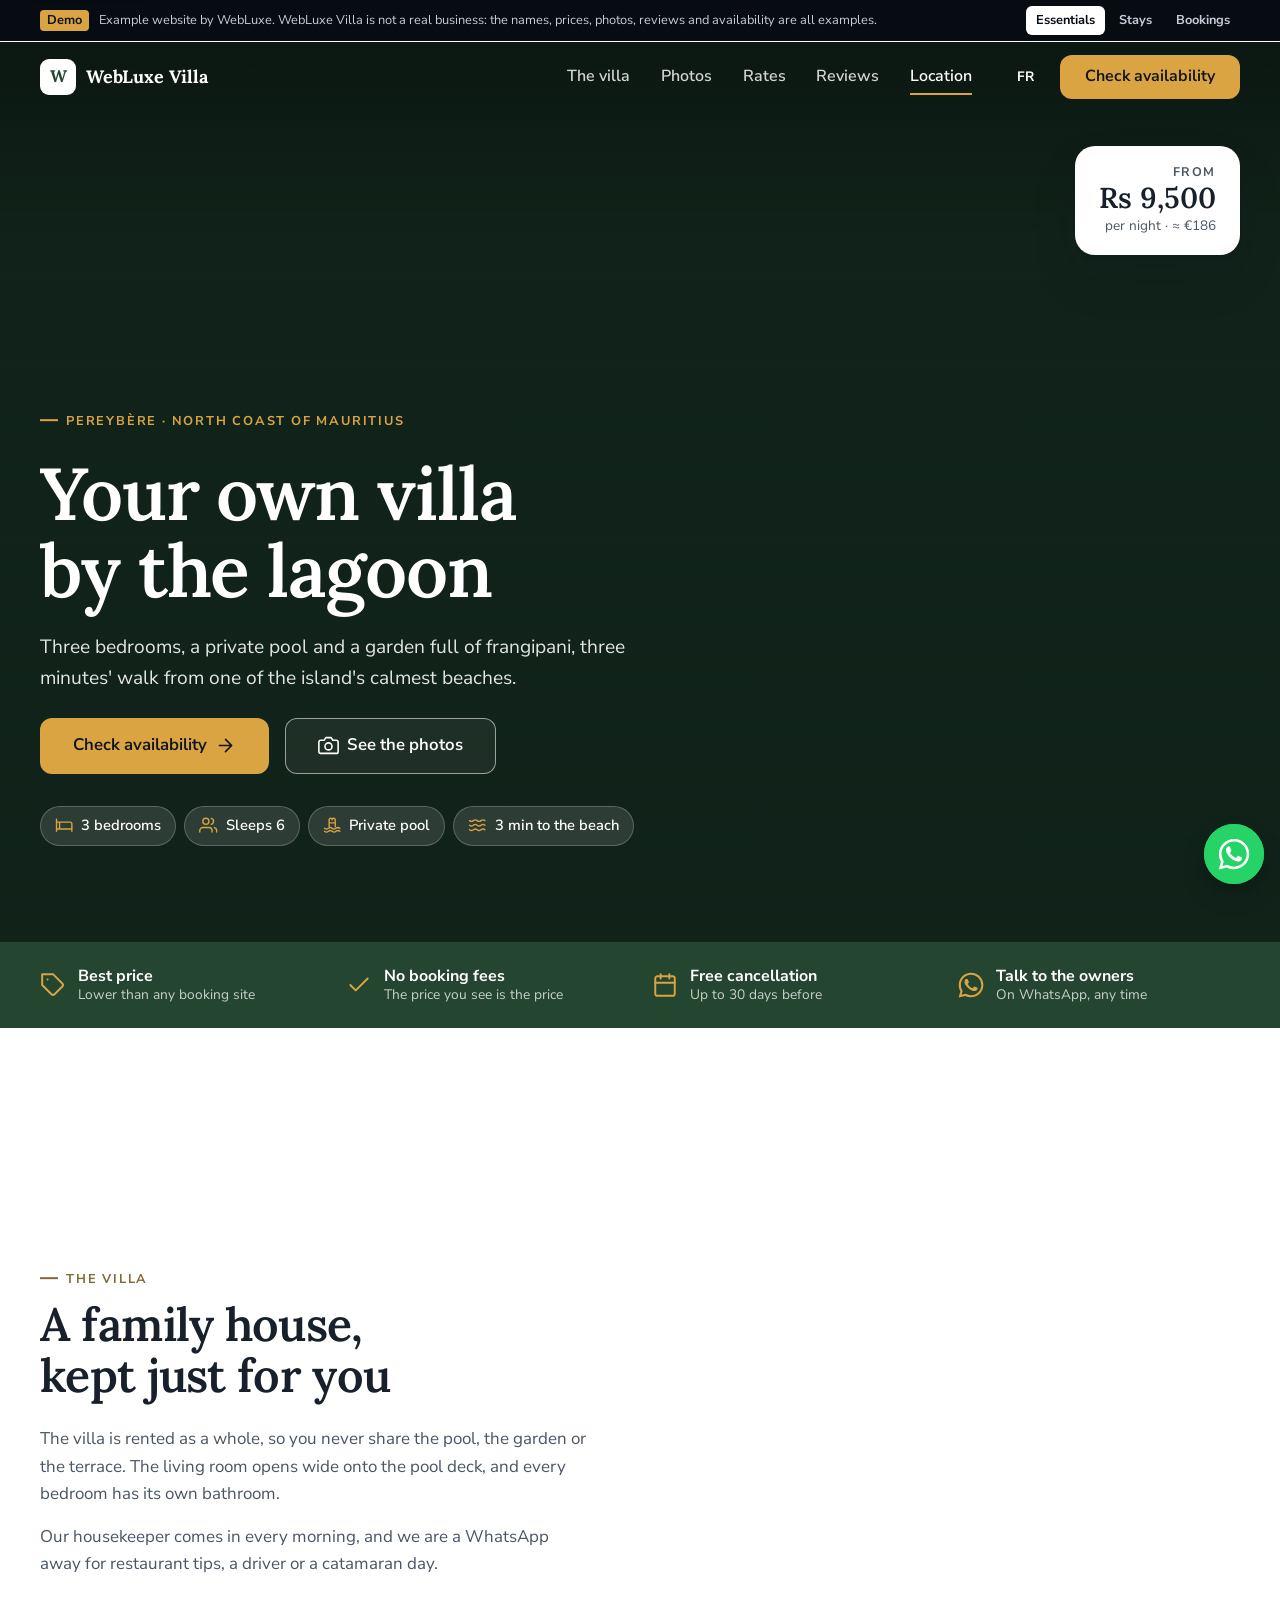
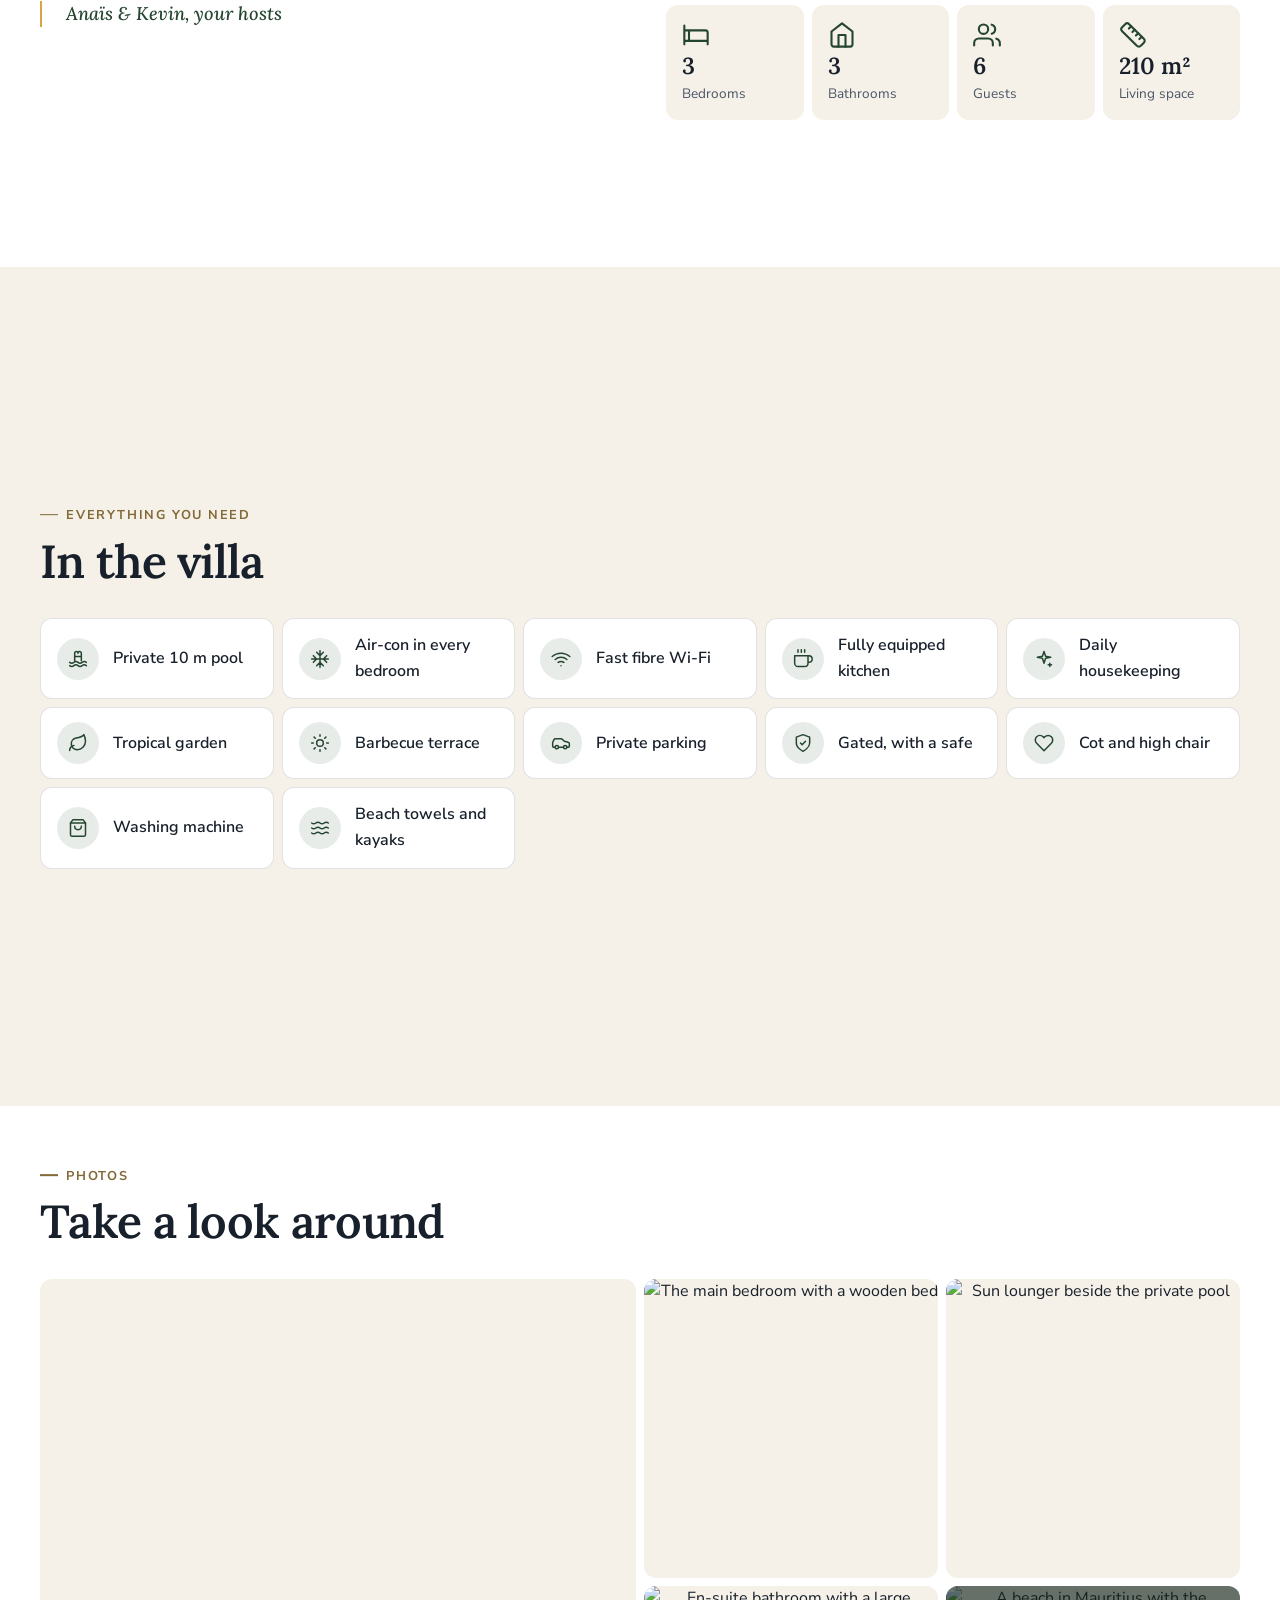
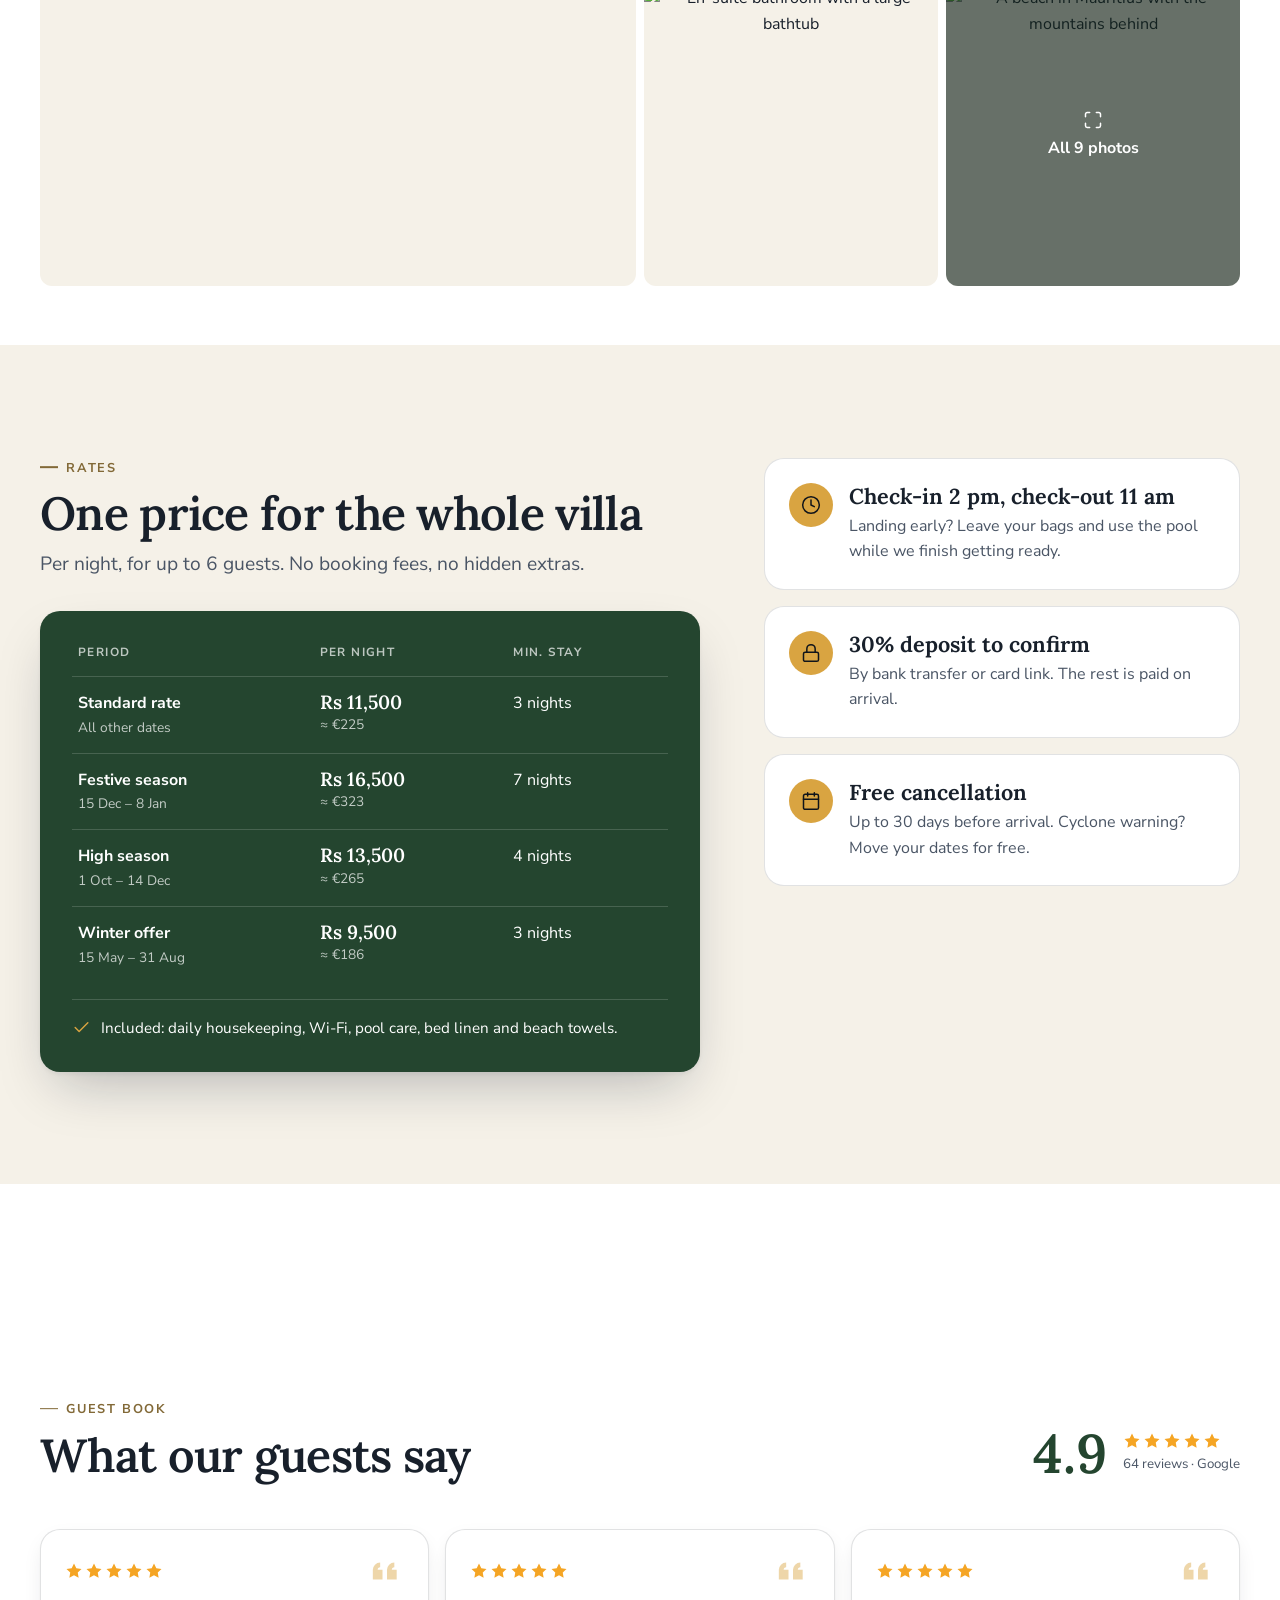
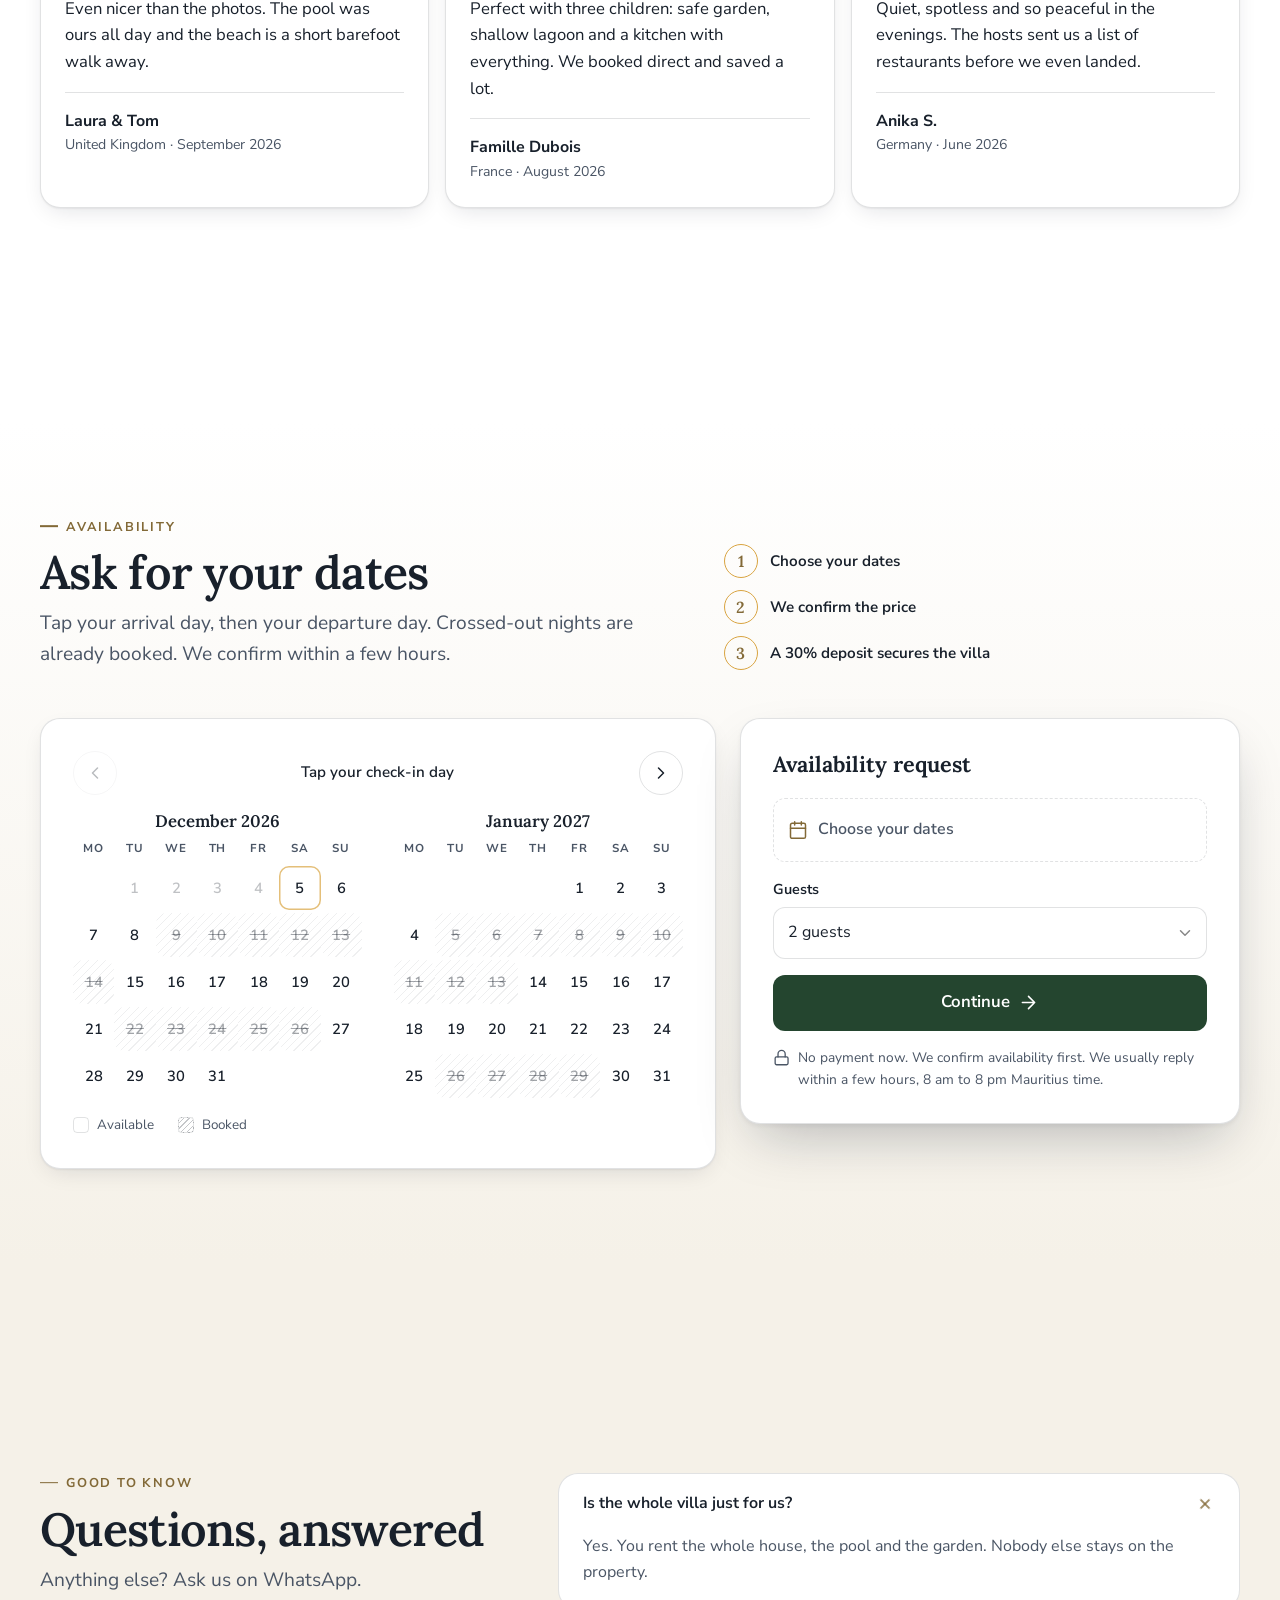
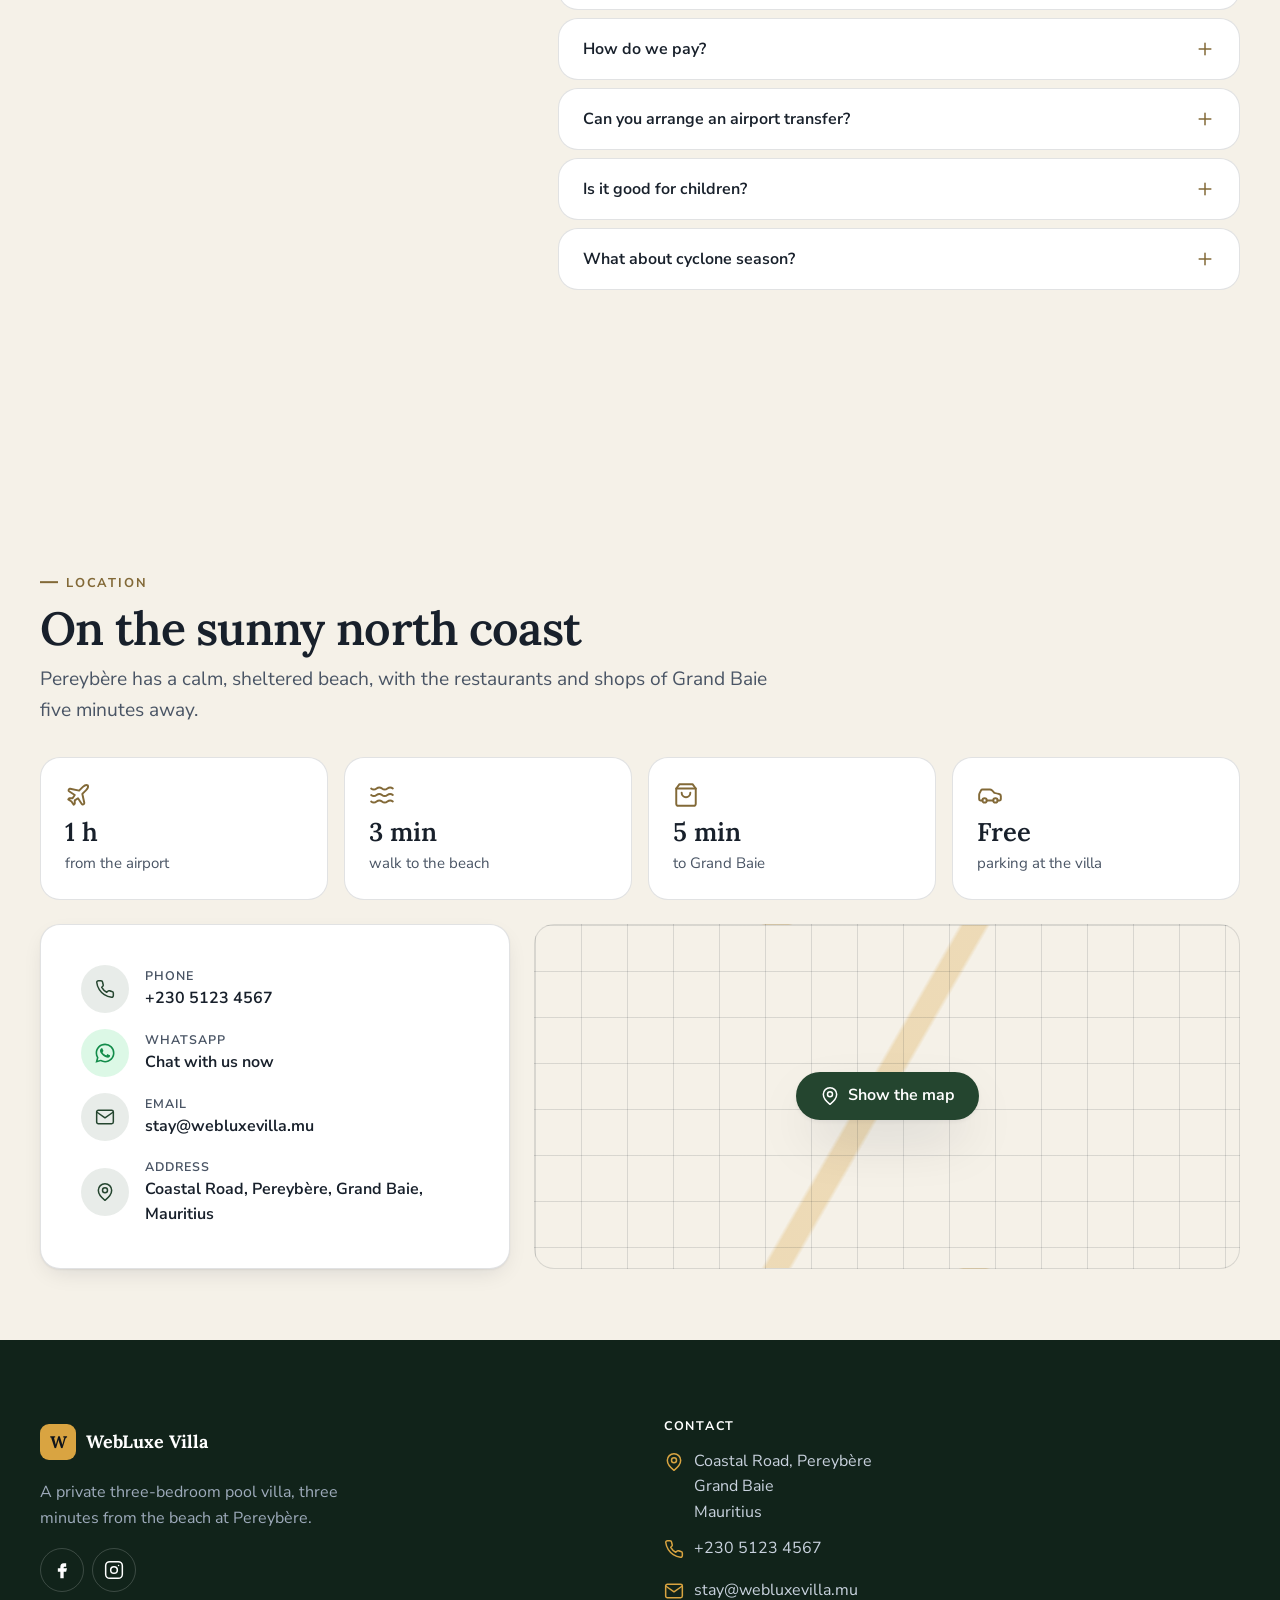
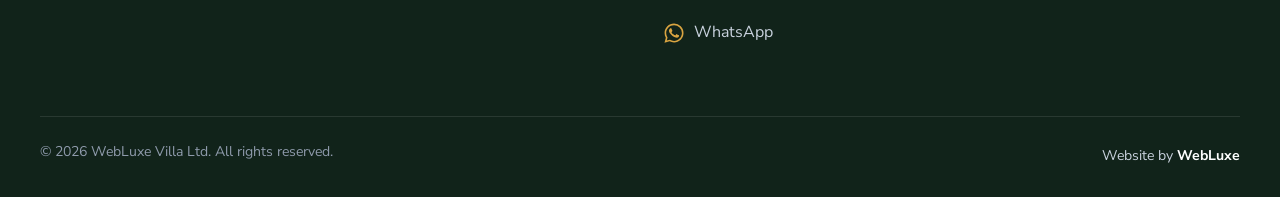
==== commit 0d401a26: "Section-by-section scrolling on every page (Mid and High); version codes on file links so browsers a" ====
--- a/index.html
+++ b/index.html
@@ -26,10 +26,10 @@
 <link id="wl-fonts" rel="stylesheet" href="https://fonts.googleapis.com/css2?family=Lora:wght@500;600;700&amp;family=Nunito+Sans:wght@400;600;700&amp;display=swap">
 <!-- The hero photo, fetched early. Update with sections.hero.image in config.js -->
 <link rel="preload" as="image" href="https://images.unsplash.com/photo-1596178067639-5c6e68aea6dc?auto=format&amp;fit=crop&amp;q=70&amp;w=1800" imagesrcset="https://images.unsplash.com/photo-1596178067639-5c6e68aea6dc?auto=format&amp;fit=crop&amp;q=70&amp;w=360 360w, https://images.unsplash.com/photo-1596178067639-5c6e68aea6dc?auto=format&amp;fit=crop&amp;q=70&amp;w=560 560w, https://images.unsplash.com/photo-1596178067639-5c6e68aea6dc?auto=format&amp;fit=crop&amp;q=70&amp;w=800 800w, https://images.unsplash.com/photo-1596178067639-5c6e68aea6dc?auto=format&amp;fit=crop&amp;q=70&amp;w=1100 1100w, https://images.unsplash.com/photo-1596178067639-5c6e68aea6dc?auto=format&amp;fit=crop&amp;q=70&amp;w=1500 1500w, https://images.unsplash.com/photo-1596178067639-5c6e68aea6dc?auto=format&amp;fit=crop&amp;q=70&amp;w=2000 2000w" imagesizes="100vw" fetchpriority="high">
-<link rel="stylesheet" href="css/style.css">
-<script src="config.js" defer></script>
+<link rel="stylesheet" href="css/style.css?v=c6569e1cef">
+<script src="config.js?v=c6569e1cef" defer></script>
 <script src="data/site.js" defer></script>
-<script src="js/main.js" defer></script>
+<script src="js/main.js?v=c6569e1cef" defer></script>
 </head>
 <body data-page="home">
 <div id="app">
